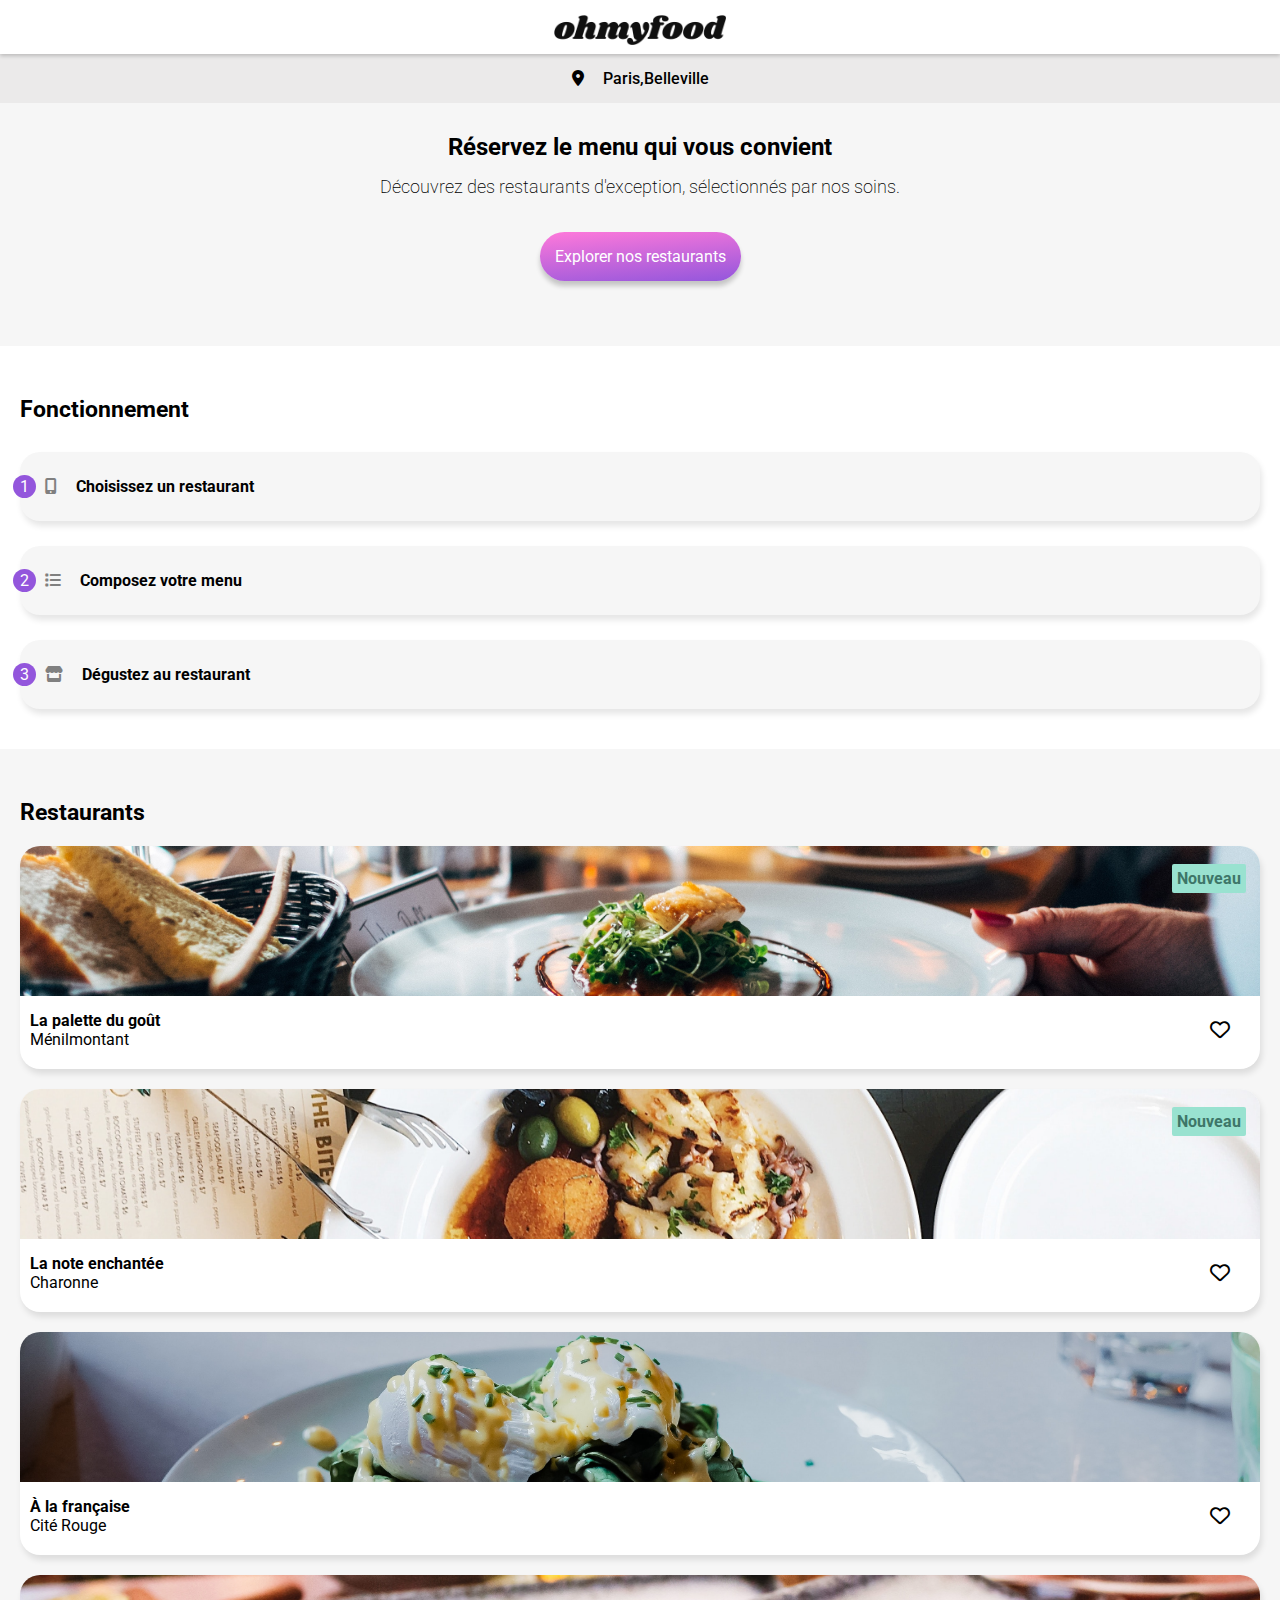
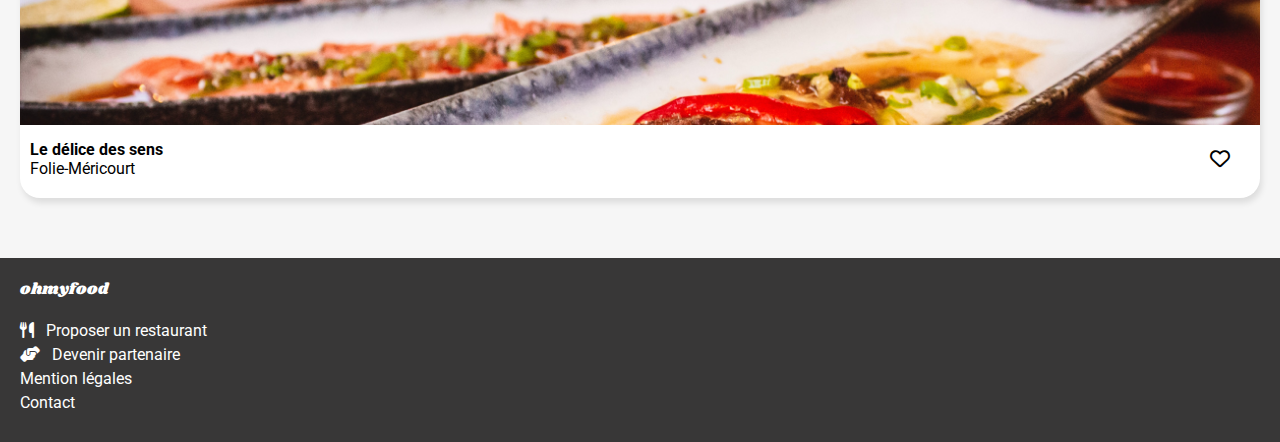
==== index.html @ 4c858615 "Initialisation du projet" ====
<!DOCTYPE html>
<html lang="fr">
  <head>
    <meta charset="UTF-8" />
    <link rel="stylesheet" href="css/main.css" />
    <link
      rel="stylesheet"
      href="https://cdnjs.cloudflare.com/ajax/libs/font-awesome/6.2.0/css/all.min.css"
    />
    <link rel="preconnect" href="https://fonts.googleapis.com">
    <link rel="preconnect" href="https://fonts.gstatic.com" crossorigin>
    <link href="https://fonts.googleapis.com/css2?family=Raleway:wght@900&family=Roboto:wght@300;400;500;700;900&display=swap" rel="stylesheet">  
    <link rel="preconnect" href="https://fonts.googleapis.com">
<link rel="preconnect" href="https://fonts.gstatic.com" crossorigin>
<link href="https://fonts.googleapis.com/css2?family=Shrikhand&family=Signika+Negative:wght@500&display=swap" rel="stylesheet">
    <meta name="viewport" content="width=device-width, initial-scale=1.0" />

    <title>OhMyFood</title>
  </head>

  <body>
    <header>
      <div class="headerContent">
        <div class="logo">
          <img src="css/images/logo/ohmyfood.png" alt="logo de OhMyFood" />
        </div>
    </div>
</header>

<main>
  <section>
    <div class="underHeader">
        <div class="location">
          <p><i class="fa fa-location-dot"></i> Paris,Belleville</p>
        </div>

        <div class="description background--grey">
          <h2>Réservez le menu qui vous convient</h2>
          <p>
            Découvrez des restaurants d'exception, sélectionnés par nos soins.
          </p>
          <div class="button1">
          <a href="#" class="buttonExplore">Explorer nos restaurants</a>
        </div>
        </div>
    </div>

  </section>
      
    
    <section>
      <div class="sectionContent1">
        <div class="titleFonctionnement">
          <h3>Fonctionnement</h3>
        </div>
        <nav class="fonctionnementList">
            
          <ul>
            <li>
                
              <a href="#"
                ><i class="fa-solid fa-mobile-screen-button"></i> Choisissez un
                restaurant</a
              >
            </li>
            <li>
              <a href="#"
                ><i class="fa-solid fa-list"></i> Composez votre menu</a
              >
            </li>
            <li>
              <a href="#"
                ><i class="fa-solid fa-store"></i> Dégustez au restaurant</a
              >
            </li>
          </ul>
        
        </nav>
      </div>
    </section>

    <section>
      <div class="sectionContent2 background--grey">
        <div class="titleRestaurants">
          <h3>Restaurants</h3>
        </div>

        <div class="restaurantList">
            
          <article class="card">
            <a href="#">
              <div class="imgCard1"></div>
              <span class="new">Nouveau</span>
              <div class="container">
                <div class="descriptionCard">
                <h4>La palette du goût</h4>
                <p>Ménilmontant</p>
            </div>
                <div class="heartIcon">
                    <i class="fa-regular fa-heart"></i>
                </div>
              </div>
            </a>
          </article>
        
       
          <article class="card">
             <a href="#">
              <div class="imgCard2"></div>
              <span class="new">Nouveau</span>
              
              <div class="container">
                <div class="descriptionCard">
                <h4>La note enchantée</h4>
                <p>Charonne</p>
            </div>
                <div class="heartIcon">
                    <i class="fa-regular fa-heart heart1"></i>
                </div>
              </div>
            </a>
          </article>
        
        
          <article class="card ">
            <a href="#">
              <div class="imgCard3"></div>

              <div class="container">
                <div class="descriptionCard">
                <h4>À la française</h4>
                <p>Cité Rouge</p>
            </div>
            <div class="heartIcon">
                <i class="fa-regular fa-heart"></i>
            </div>
              </div>
           </a>
          </article>
        
        
          <article class="card">
            <a href="#">
              <div class="imgCard4"></div>

              <div class="container">
                <div class="descriptionCard">
                <h4>Le délice des sens</h4>
                <p>Folie-Méricourt</p>
            </div>
                <div class="heartIcon">
                    <i class="fa-regular fa-heart"></i>
                </div>
              </div>
            </a>
          </article>
        
        </div>
      </div>
    </section>
</main>
    <footer>
        <div class="footerContent">
        <div class="logoFooter">
            <p>ohmyfood</p>
        </div>
        <div class="footerNav">
            <nav>
                <ul>
                    <li><a href="#"><i class="fa-solid fa-utensils"></i> Proposer un restaurant</a> </li>
                    <li><a href="#"><i class="fa-solid fa-handshake-angle"></i> Devenir partenaire</a> </li>
                    <li><a href="#">Mention légales</a> </li>
                    <li><a href="mailto:kelianhalleray@gmail.com">Contact</a> </li>
                </ul>

            </nav>
        </div>
    </div>
    </footer>
  </body>
</html>
---- css/main.css ----
*{margin:0;font-family:"Raleway",sans-serif;font-family:"Roboto",sans-serif}html{scroll-behavior:smooth}a{list-style-type:none;text-decoration:none;color:#000;padding-inline-start:0}ul{list-style-type:none;text-decoration:none;color:#000;padding-inline-start:0}header .headerContent{text-align:center}header .logo{box-shadow:0px 2px 4px rgba(0,0,0,0.2);position:relative}header .logo img{height:30px;padding-top:15px;padding-bottom:5px}main section .underHeader{display:flex;flex-direction:column;text-align:center}main section .background--grey{background-color:#f6f6f6}main section .location{background-color:#ebeaea;font-weight:500;padding-top:15px;padding-bottom:15px}main section .location i{margin-right:15px}main section .description{padding-top:30px;padding-bottom:80px}main section .description h2{padding-left:60px;padding-right:60px}main section .description p{font-weight:200;font-size:18px;margin-top:15px;padding-left:10px;padding-right:10px}main section .button1{margin-top:50px}main section .buttonExplore{background:linear-gradient(175deg, #ff79da, #9356dc);color:#fff;font-weight:400;padding:15px;border-radius:30px;box-shadow:0px 5px 5px rgba(0,0,0,0.2)}main section .sectionContent1{margin-right:20px;margin-left:20px}main section .sectionContent1{margin-top:50px}main section h3{font-size:23px;margin-bottom:4px}main section .fonctionnementList ul{counter-reset:compteListe}main section .fonctionnementList li{display:flex;align-items:center;position:relative}main section .fonctionnementList li::before{position:absolute;left:-7px;background-color:#9356dc;margin-top:25px;padding:2px 7px;border-radius:20px;color:#fff;counter-increment:compteListe 1;content:counter(compteListe) " "}main section .fonctionnementList a{width:100%;margin-top:25px;padding:25px;border-radius:20px;font-weight:bold;background-color:#f6f6f6;box-shadow:2px 5px 6px rgba(0,0,0,0.1)}main section .fonctionnementList i{color:gray;margin-right:15px}main section .fonctionnementList span{font-size:14px;padding:3px 7px;background-color:#9356dc;border-radius:15px;font-weight:400;color:#fff}main section .sectionContent2{margin-top:40px;padding-right:20px;padding-left:20px;padding-top:50px;padding-bottom:40px}main section .restaurantList{margin-top:20px;display:flex;flex-direction:column}main section .restaurantList .card{position:relative;background-color:#fff;border-radius:20px;padding-bottom:10px;margin-bottom:20px;box-shadow:2px 5px 6px rgba(0,0,0,0.1)}main section .imgCard1{width:100%;height:150px;box-sizing:border-box;background-size:cover;border-radius:20px 20px 0px 0px;background-position:center;background-image:url("images/restaurants/jay-wennington-N_Y88TWmGwA-unsplash.jpg")}main section .imgCard2{height:150px;width:100%;box-sizing:border-box;background-size:cover;border-radius:20px 20px 0px 0px;background-position:center;background-image:url("images/restaurants/stil-u2Lp8tXIcjw-unsplash.jpg")}main section .imgCard3{height:150px;box-sizing:border-box;background-size:cover;border-radius:20px 20px 0px 0px;background-position:center;background-image:url("images/restaurants/toa-heftiba-DQKerTsQwi0-unsplash.jpg")}main section .imgCard4{height:150px;box-sizing:border-box;background-size:cover;border-radius:20px 20px 0px 0px;background-position:center;background-image:url("images/restaurants/louis-hansel-shotsoflouis-qNBGVyOCY8Q-unsplash.jpg")}main section .card .new{position:absolute;right:14px;top:18px;border-radius:2px;background-color:#99e2d0;color:#3e7668;padding:5px;font-weight:bold}main section .card .container{display:flex;justify-content:space-between;align-items:center;padding-left:10px;padding-top:15px;padding-bottom:10px;padding-right:30px}main section .card .container i{font-size:20px}footer .footerContent{padding-top:20px;padding-bottom:30px;padding-right:20px;padding-left:20px;background-color:#383737}footer .footerContent li{margin-top:5px}footer .footerContent a{color:#fff}footer .footerContent i{margin-right:8px}footer .logoFooter p{font-family:"Shrikhand",cursive;color:#fff;margin-bottom:20px}
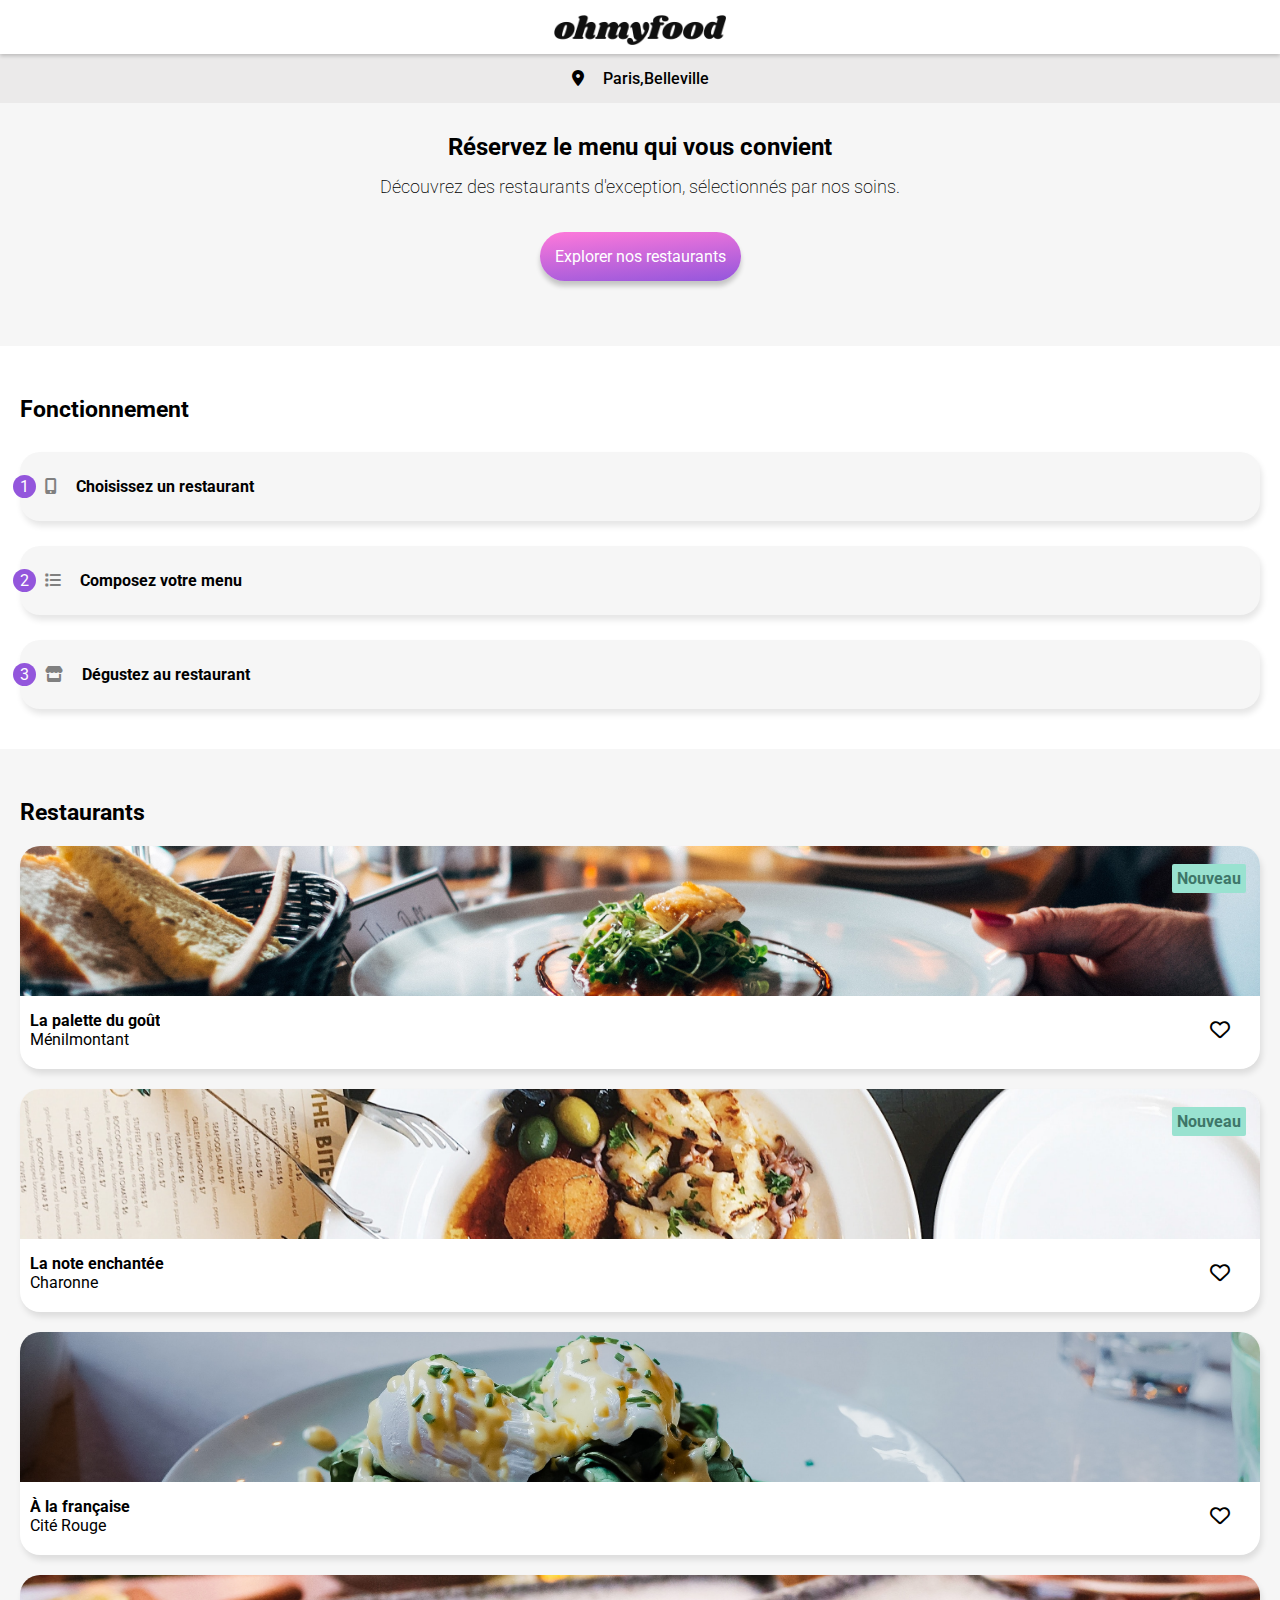
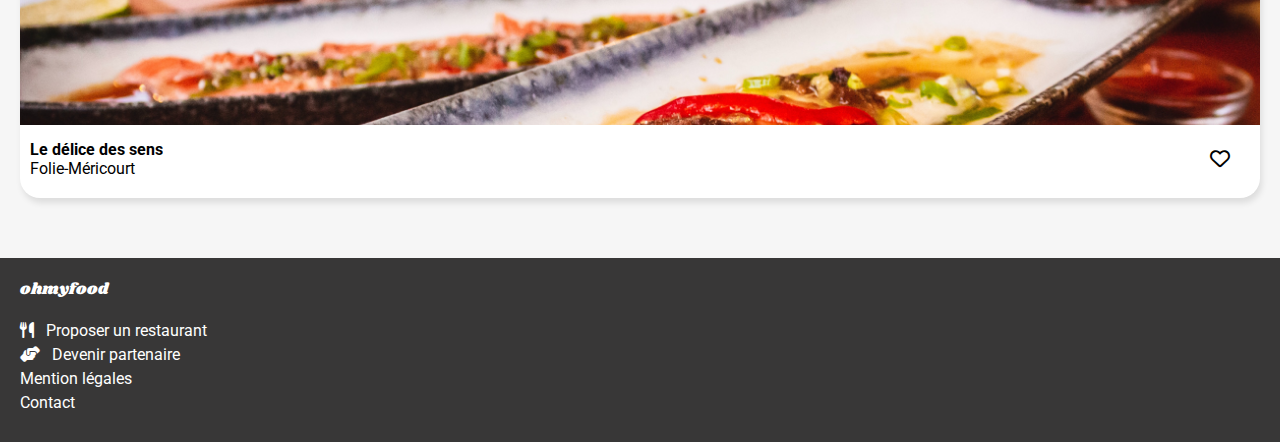
==== commit f6d04a98: "Ajout du scss, pour la création des différents menu" ====
--- a/index.html
+++ b/index.html
@@ -30,7 +30,7 @@
 <main>
   <section>
     <div class="underHeader">
-        <div class="location">
+      <div class="location">
           <p><i class="fa fa-location-dot"></i> Paris,Belleville</p>
         </div>
 
@@ -88,7 +88,7 @@
         <div class="restaurantList">
             
           <article class="card">
-            <a href="#">
+            <a href="menu1.html">
               <div class="imgCard1"></div>
               <span class="new">Nouveau</span>
               <div class="container">
--- a/css/main.css
+++ b/css/main.css
@@ -1 +1 @@
-*{margin:0;font-family:"Raleway",sans-serif;font-family:"Roboto",sans-serif}html{scroll-behavior:smooth}a{list-style-type:none;text-decoration:none;color:#000;padding-inline-start:0}ul{list-style-type:none;text-decoration:none;color:#000;padding-inline-start:0}header .headerContent{text-align:center}header .logo{box-shadow:0px 2px 4px rgba(0,0,0,0.2);position:relative}header .logo img{height:30px;padding-top:15px;padding-bottom:5px}main section .underHeader{display:flex;flex-direction:column;text-align:center}main section .background--grey{background-color:#f6f6f6}main section .location{background-color:#ebeaea;font-weight:500;padding-top:15px;padding-bottom:15px}main section .location i{margin-right:15px}main section .description{padding-top:30px;padding-bottom:80px}main section .description h2{padding-left:60px;padding-right:60px}main section .description p{font-weight:200;font-size:18px;margin-top:15px;padding-left:10px;padding-right:10px}main section .button1{margin-top:50px}main section .buttonExplore{background:linear-gradient(175deg, #ff79da, #9356dc);color:#fff;font-weight:400;padding:15px;border-radius:30px;box-shadow:0px 5px 5px rgba(0,0,0,0.2)}main section .sectionContent1{margin-right:20px;margin-left:20px}main section .sectionContent1{margin-top:50px}main section h3{font-size:23px;margin-bottom:4px}main section .fonctionnementList ul{counter-reset:compteListe}main section .fonctionnementList li{display:flex;align-items:center;position:relative}main section .fonctionnementList li::before{position:absolute;left:-7px;background-color:#9356dc;margin-top:25px;padding:2px 7px;border-radius:20px;color:#fff;counter-increment:compteListe 1;content:counter(compteListe) " "}main section .fonctionnementList a{width:100%;margin-top:25px;padding:25px;border-radius:20px;font-weight:bold;background-color:#f6f6f6;box-shadow:2px 5px 6px rgba(0,0,0,0.1)}main section .fonctionnementList i{color:gray;margin-right:15px}main section .fonctionnementList span{font-size:14px;padding:3px 7px;background-color:#9356dc;border-radius:15px;font-weight:400;color:#fff}main section .sectionContent2{margin-top:40px;padding-right:20px;padding-left:20px;padding-top:50px;padding-bottom:40px}main section .restaurantList{margin-top:20px;display:flex;flex-direction:column}main section .restaurantList .card{position:relative;background-color:#fff;border-radius:20px;padding-bottom:10px;margin-bottom:20px;box-shadow:2px 5px 6px rgba(0,0,0,0.1)}main section .imgCard1{width:100%;height:150px;box-sizing:border-box;background-size:cover;border-radius:20px 20px 0px 0px;background-position:center;background-image:url("images/restaurants/jay-wennington-N_Y88TWmGwA-unsplash.jpg")}main section .imgCard2{height:150px;width:100%;box-sizing:border-box;background-size:cover;border-radius:20px 20px 0px 0px;background-position:center;background-image:url("images/restaurants/stil-u2Lp8tXIcjw-unsplash.jpg")}main section .imgCard3{height:150px;box-sizing:border-box;background-size:cover;border-radius:20px 20px 0px 0px;background-position:center;background-image:url("images/restaurants/toa-heftiba-DQKerTsQwi0-unsplash.jpg")}main section .imgCard4{height:150px;box-sizing:border-box;background-size:cover;border-radius:20px 20px 0px 0px;background-position:center;background-image:url("images/restaurants/louis-hansel-shotsoflouis-qNBGVyOCY8Q-unsplash.jpg")}main section .card .new{position:absolute;right:14px;top:18px;border-radius:2px;background-color:#99e2d0;color:#3e7668;padding:5px;font-weight:bold}main section .card .container{display:flex;justify-content:space-between;align-items:center;padding-left:10px;padding-top:15px;padding-bottom:10px;padding-right:30px}main section .card .container i{font-size:20px}footer .footerContent{padding-top:20px;padding-bottom:30px;padding-right:20px;padding-left:20px;background-color:#383737}footer .footerContent li{margin-top:5px}footer .footerContent a{color:#fff}footer .footerContent i{margin-right:8px}footer .logoFooter p{font-family:"Shrikhand",cursive;color:#fff;margin-bottom:20px}
+*{margin:0;font-family:"Raleway",sans-serif;font-family:"Roboto",sans-serif}html{scroll-behavior:smooth}a{list-style-type:none;text-decoration:none;color:#000;padding-inline-start:0}ul{list-style-type:none;text-decoration:none;color:#000;padding-inline-start:0}header{box-shadow:0px 2px 4px rgba(0,0,0,0.2);position:relative}header .headerContent{text-align:center}header img{height:30px;padding-top:15px;padding-bottom:5px}main section .underHeader{display:flex;flex-direction:column;text-align:center}main section .background--grey{background-color:#f6f6f6}main section .location{background-color:#ebeaea;font-weight:500;padding-top:15px;padding-bottom:15px}main section .location i{margin-right:15px}main section .description{padding-top:30px;padding-bottom:80px}main section .description h2{padding-left:60px;padding-right:60px}main section .description p{font-weight:200;font-size:18px;margin-top:15px;padding-left:10px;padding-right:10px}main section .button1{margin-top:50px}main section .buttonExplore{background:linear-gradient(175deg, #ff79da, #9356dc);color:#fff;font-weight:400;padding:15px;border-radius:30px;box-shadow:0px 5px 5px rgba(0,0,0,0.2)}main section .sectionContent1{margin-right:20px;margin-left:20px}main section .sectionContent1{margin-top:50px}main section h3{font-size:23px;margin-bottom:4px}main section .fonctionnementList ul{counter-reset:compteListe}main section .fonctionnementList li{display:flex;align-items:center;position:relative}main section .fonctionnementList li::before{position:absolute;left:-7px;background-color:#9356dc;margin-top:25px;padding:2px 7px;border-radius:20px;color:#fff;counter-increment:compteListe 1;content:counter(compteListe) " "}main section .fonctionnementList a{width:100%;margin-top:25px;padding:25px;border-radius:20px;font-weight:bold;background-color:#f6f6f6;box-shadow:2px 5px 6px rgba(0,0,0,0.1)}main section .fonctionnementList i{color:gray;margin-right:15px}main section .fonctionnementList span{font-size:14px;padding:3px 7px;background-color:#9356dc;border-radius:15px;font-weight:400;color:#fff}main section .sectionContent2{margin-top:40px;padding-right:20px;padding-left:20px;padding-top:50px;padding-bottom:40px}main section .restaurantList{margin-top:20px;display:flex;flex-direction:column}main section .restaurantList .card{position:relative;background-color:#fff;border-radius:20px;padding-bottom:10px;margin-bottom:20px;box-shadow:2px 5px 6px rgba(0,0,0,0.1)}main section .imgCard1{width:100%;height:150px;box-sizing:border-box;background-size:cover;border-radius:20px 20px 0px 0px;background-position:center;background-image:url("images/restaurants/jay-wennington-N_Y88TWmGwA-unsplash.jpg")}main section .imgCard2{height:150px;width:100%;box-sizing:border-box;background-size:cover;border-radius:20px 20px 0px 0px;background-position:center;background-image:url("images/restaurants/stil-u2Lp8tXIcjw-unsplash.jpg")}main section .imgCard3{height:150px;box-sizing:border-box;background-size:cover;border-radius:20px 20px 0px 0px;background-position:center;background-image:url("images/restaurants/toa-heftiba-DQKerTsQwi0-unsplash.jpg")}main section .imgCard4{height:150px;box-sizing:border-box;background-size:cover;border-radius:20px 20px 0px 0px;background-position:center;background-image:url("images/restaurants/louis-hansel-shotsoflouis-qNBGVyOCY8Q-unsplash.jpg")}main section .card .new{position:absolute;right:14px;top:18px;border-radius:2px;background-color:#99e2d0;color:#3e7668;padding:5px;font-weight:bold}main section .card .container{display:flex;justify-content:space-between;align-items:center;padding-left:10px;padding-top:15px;padding-bottom:10px;padding-right:30px}main section .card .container i{font-size:20px}footer .footerContent{padding-top:20px;padding-bottom:30px;padding-right:20px;padding-left:20px;background-color:#383737}footer .footerContent li{margin-top:5px}footer .footerContent a{color:#fff}footer .footerContent i{margin-right:8px}footer .logoFooter p{font-family:"Shrikhand",cursive;color:#fff;margin-bottom:20px}h6{font-weight:500;font-size:30px;font-family:"Shrikhand",cursive}h5{font-weight:400;text-transform:uppercase;font-size:15px !important}header .headerMenu{display:flex;flex-direction:row;align-items:center}header .headerMenu .logo{width:100%;text-align:center}header .headerMenu .iconBack{margin-left:25px;position:absolute;font-size:18px}.sectionBackgroundMenu1{background-image:url("images/restaurants/jay-wennington-N_Y88TWmGwA-unsplash.jpg");height:250px;background-size:cover;background-position:center}section .header__section{padding:20px;padding-top:30px;padding-bottom:30px;border-radius:50px 50px 0px 0px;background-color:#f6f6f6}section .header__section .titleMenu1{display:flex;align-items:center;justify-content:space-between}section .header__section .titleMenu1 .goback__icon{font-size:25px}section .firstMenu{border-bottom:3px solid #99e2d0;width:40px;margin-bottom:10px}section .firstMenu h5{margin-bottom:5px}section .card__menu{background-color:#fff;margin-bottom:10px;padding:10px;border-radius:15px;box-shadow:2px 2px 6px rgba(0,0,0,0.1)}section .container h4{white-space:nowrap;overflow:hidden;text-overflow:ellipsis}section .menu__description{display:flex;justify-content:space-between}section .menu__description .menutext__wrap{margin-top:3px;font-size:14px;white-space:nowrap;overflow:hidden;text-overflow:ellipsis}section .menu__description .menu__price{font-weight:bold;padding-left:15px;margin-right:10px}main .button2{text-align:center;margin-top:20px;margin-bottom:45px}main .buttonCommand{background:linear-gradient(175deg, #ff79da, #9356dc);color:#fff;font-weight:400;padding:15px 50px;border-radius:30px;box-shadow:0px 5px 5px rgba(0,0,0,0.2)}.menu{padding-bottom:30px}.threeMenu{background-color:#f6f6f6;padding:20px;padding-top:0px}
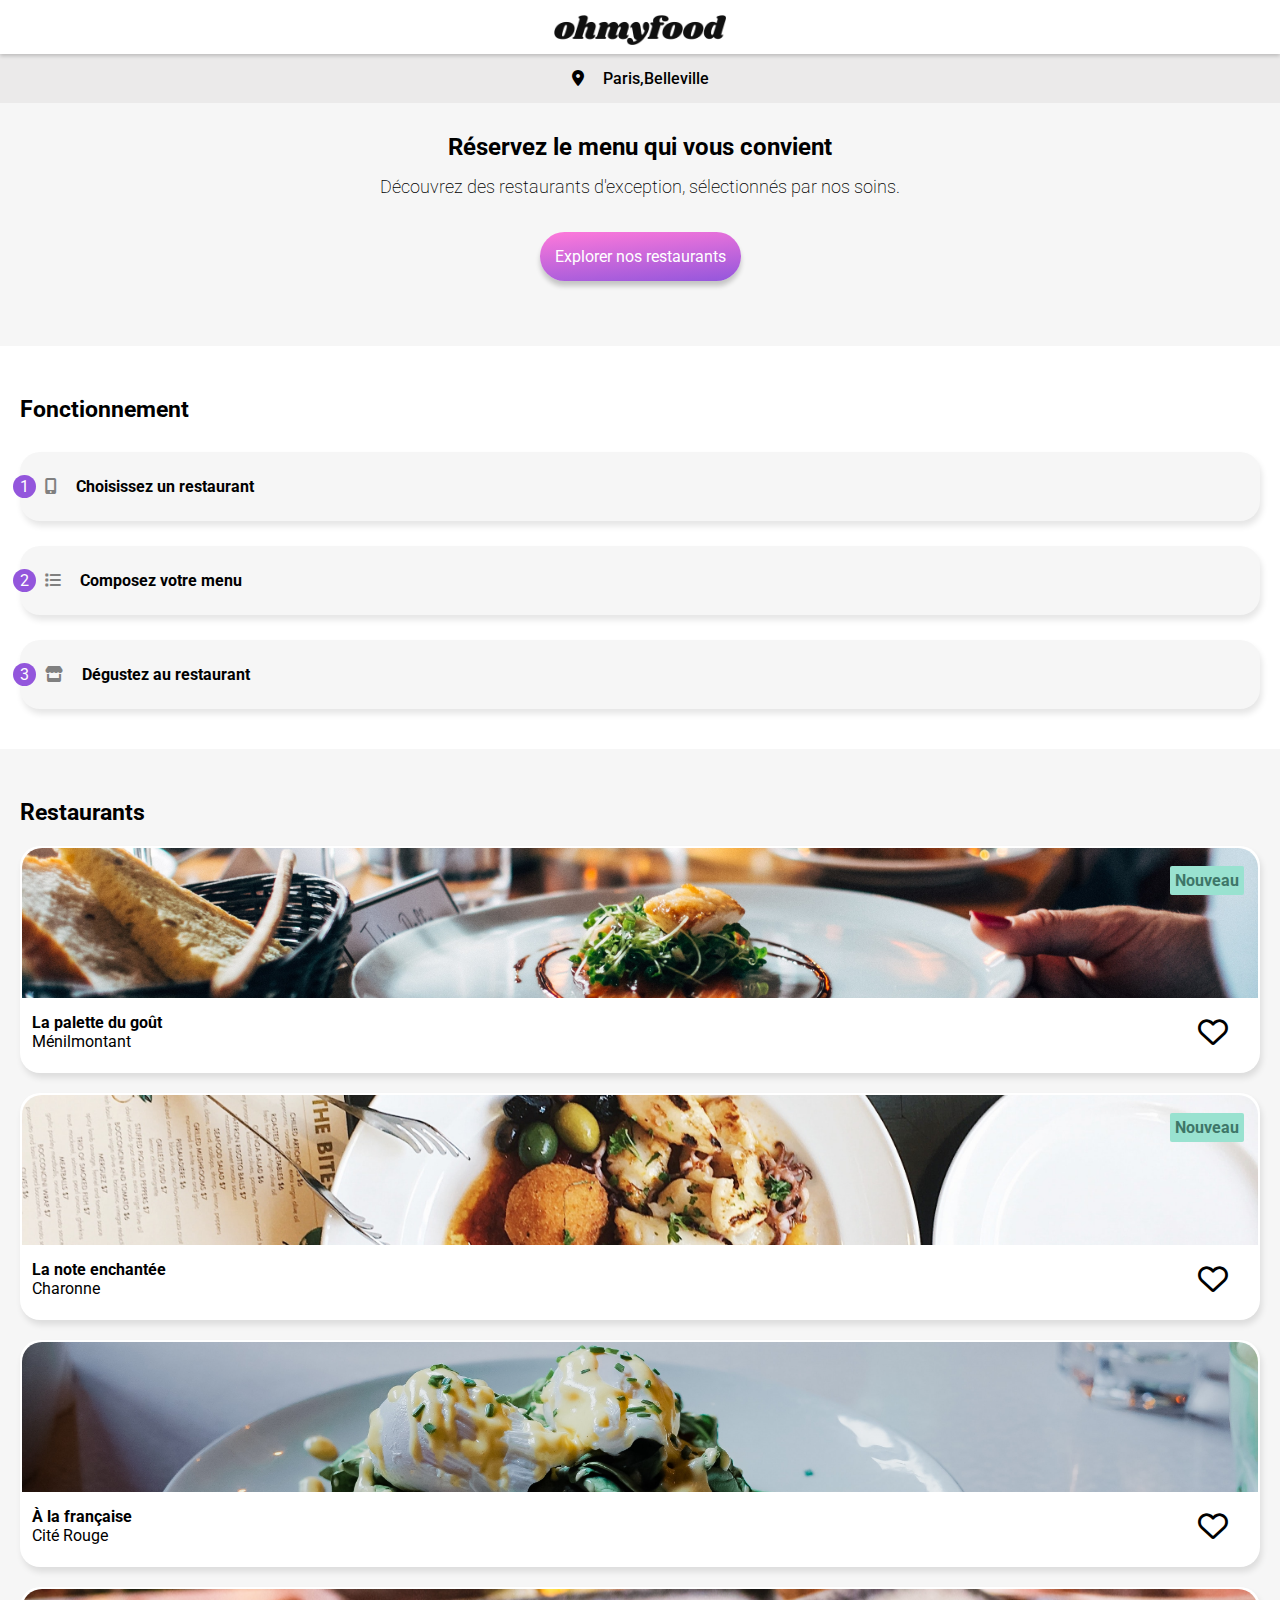
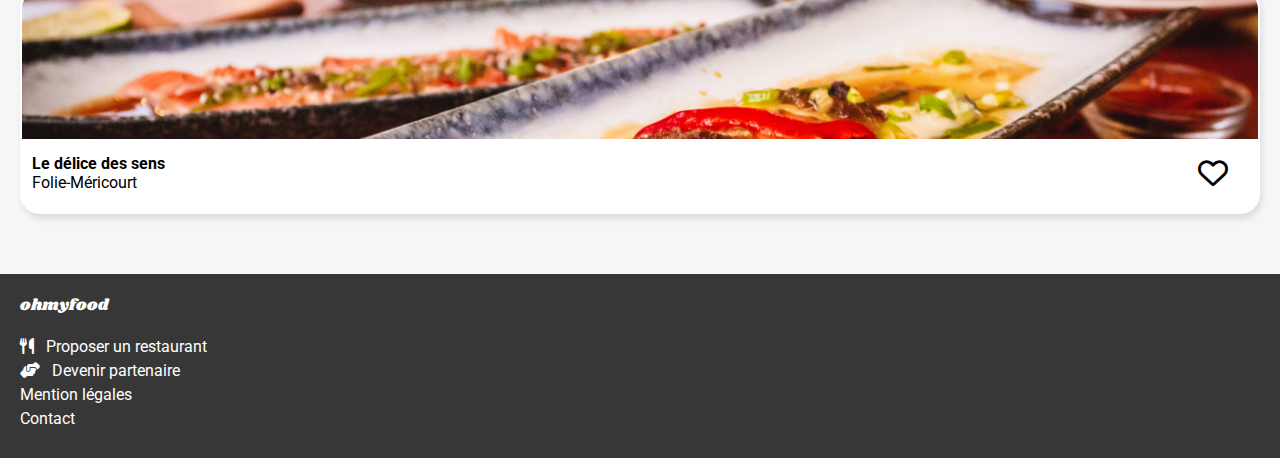
==== commit e907d834: "Ajout des différentes animations" ====
--- a/index.html
+++ b/index.html
@@ -18,7 +18,21 @@
     <title>OhMyFood</title>
   </head>
 
-  <body>
+  <body class="ensembleIndex">
+
+
+    <div class="loader">
+      <span>o</span>
+      <span>h</span>
+      <span>m</span>
+      <span>y</span>
+      <span>f</span>
+      <span>o</span>
+      <span>o</span>
+      <span>d</span>
+    </div>
+
+
     <header>
       <div class="headerContent">
         <div class="logo">
@@ -86,7 +100,7 @@
         </div>
 
         <div class="restaurantList">
-            
+           
           <article class="card">
             <a href="menu1.html">
               <div class="imgCard1"></div>
@@ -97,15 +111,17 @@
                 <p>Ménilmontant</p>
             </div>
                 <div class="heartIcon">
-                    <i class="fa-regular fa-heart"></i>
+                  <i class="fa-regular fa-heart"></i>
+                  <i class="fa-solid fa-heart"></i> 
                 </div>
               </div>
             </a>
           </article>
         
-       
+        
+        
           <article class="card">
-             <a href="#">
+             <a href="menu2.html">
               <div class="imgCard2"></div>
               <span class="new">Nouveau</span>
               
@@ -115,15 +131,17 @@
                 <p>Charonne</p>
             </div>
                 <div class="heartIcon">
-                    <i class="fa-regular fa-heart heart1"></i>
+                  <i class="fa-regular fa-heart"></i>
+                  <i class="fa-solid fa-heart"></i>      
                 </div>
               </div>
-            </a>
-          </article>
+             </a>
+          </article>
+       
         
         
           <article class="card ">
-            <a href="#">
+            <a href="menu3.html">
               <div class="imgCard3"></div>
 
               <div class="container">
@@ -133,14 +151,16 @@
             </div>
             <div class="heartIcon">
                 <i class="fa-regular fa-heart"></i>
-            </div>
-              </div>
-           </a>
-          </article>
+                <i class="fa-solid fa-heart"></i> 
+            </div>
+              </div>
+            </a>
+          </article>
+        
         
         
           <article class="card">
-            <a href="#">
+            <a href="menu4.html">
               <div class="imgCard4"></div>
 
               <div class="container">
@@ -149,11 +169,12 @@
                 <p>Folie-Méricourt</p>
             </div>
                 <div class="heartIcon">
-                    <i class="fa-regular fa-heart"></i>
+                  <i class="fa-regular fa-heart"></i>
+                  <i class="fa-solid fa-heart"></i> 
                 </div>
               </div>
-            </a>
-          </article>
+          </article>
+        
         
         </div>
       </div>
--- a/css/main.css
+++ b/css/main.css
@@ -1 +1 @@
-*{margin:0;font-family:"Raleway",sans-serif;font-family:"Roboto",sans-serif}html{scroll-behavior:smooth}a{list-style-type:none;text-decoration:none;color:#000;padding-inline-start:0}ul{list-style-type:none;text-decoration:none;color:#000;padding-inline-start:0}header{box-shadow:0px 2px 4px rgba(0,0,0,0.2);position:relative}header .headerContent{text-align:center}header img{height:30px;padding-top:15px;padding-bottom:5px}main section .underHeader{display:flex;flex-direction:column;text-align:center}main section .background--grey{background-color:#f6f6f6}main section .location{background-color:#ebeaea;font-weight:500;padding-top:15px;padding-bottom:15px}main section .location i{margin-right:15px}main section .description{padding-top:30px;padding-bottom:80px}main section .description h2{padding-left:60px;padding-right:60px}main section .description p{font-weight:200;font-size:18px;margin-top:15px;padding-left:10px;padding-right:10px}main section .button1{margin-top:50px}main section .buttonExplore{background:linear-gradient(175deg, #ff79da, #9356dc);color:#fff;font-weight:400;padding:15px;border-radius:30px;box-shadow:0px 5px 5px rgba(0,0,0,0.2)}main section .sectionContent1{margin-right:20px;margin-left:20px}main section .sectionContent1{margin-top:50px}main section h3{font-size:23px;margin-bottom:4px}main section .fonctionnementList ul{counter-reset:compteListe}main section .fonctionnementList li{display:flex;align-items:center;position:relative}main section .fonctionnementList li::before{position:absolute;left:-7px;background-color:#9356dc;margin-top:25px;padding:2px 7px;border-radius:20px;color:#fff;counter-increment:compteListe 1;content:counter(compteListe) " "}main section .fonctionnementList a{width:100%;margin-top:25px;padding:25px;border-radius:20px;font-weight:bold;background-color:#f6f6f6;box-shadow:2px 5px 6px rgba(0,0,0,0.1)}main section .fonctionnementList i{color:gray;margin-right:15px}main section .fonctionnementList span{font-size:14px;padding:3px 7px;background-color:#9356dc;border-radius:15px;font-weight:400;color:#fff}main section .sectionContent2{margin-top:40px;padding-right:20px;padding-left:20px;padding-top:50px;padding-bottom:40px}main section .restaurantList{margin-top:20px;display:flex;flex-direction:column}main section .restaurantList .card{position:relative;background-color:#fff;border-radius:20px;padding-bottom:10px;margin-bottom:20px;box-shadow:2px 5px 6px rgba(0,0,0,0.1)}main section .imgCard1{width:100%;height:150px;box-sizing:border-box;background-size:cover;border-radius:20px 20px 0px 0px;background-position:center;background-image:url("images/restaurants/jay-wennington-N_Y88TWmGwA-unsplash.jpg")}main section .imgCard2{height:150px;width:100%;box-sizing:border-box;background-size:cover;border-radius:20px 20px 0px 0px;background-position:center;background-image:url("images/restaurants/stil-u2Lp8tXIcjw-unsplash.jpg")}main section .imgCard3{height:150px;box-sizing:border-box;background-size:cover;border-radius:20px 20px 0px 0px;background-position:center;background-image:url("images/restaurants/toa-heftiba-DQKerTsQwi0-unsplash.jpg")}main section .imgCard4{height:150px;box-sizing:border-box;background-size:cover;border-radius:20px 20px 0px 0px;background-position:center;background-image:url("images/restaurants/louis-hansel-shotsoflouis-qNBGVyOCY8Q-unsplash.jpg")}main section .card .new{position:absolute;right:14px;top:18px;border-radius:2px;background-color:#99e2d0;color:#3e7668;padding:5px;font-weight:bold}main section .card .container{display:flex;justify-content:space-between;align-items:center;padding-left:10px;padding-top:15px;padding-bottom:10px;padding-right:30px}main section .card .container i{font-size:20px}footer .footerContent{padding-top:20px;padding-bottom:30px;padding-right:20px;padding-left:20px;background-color:#383737}footer .footerContent li{margin-top:5px}footer .footerContent a{color:#fff}footer .footerContent i{margin-right:8px}footer .logoFooter p{font-family:"Shrikhand",cursive;color:#fff;margin-bottom:20px}h6{font-weight:500;font-size:30px;font-family:"Shrikhand",cursive}h5{font-weight:400;text-transform:uppercase;font-size:15px !important}header .headerMenu{display:flex;flex-direction:row;align-items:center}header .headerMenu .logo{width:100%;text-align:center}header .headerMenu .iconBack{margin-left:25px;position:absolute;font-size:18px}.sectionBackgroundMenu1{background-image:url("images/restaurants/jay-wennington-N_Y88TWmGwA-unsplash.jpg");height:250px;background-size:cover;background-position:center}section .header__section{padding:20px;padding-top:30px;padding-bottom:30px;border-radius:50px 50px 0px 0px;background-color:#f6f6f6}section .header__section .titleMenu1{display:flex;align-items:center;justify-content:space-between}section .header__section .titleMenu1 .goback__icon{font-size:25px}section .firstMenu{border-bottom:3px solid #99e2d0;width:40px;margin-bottom:10px}section .firstMenu h5{margin-bottom:5px}section .card__menu{background-color:#fff;margin-bottom:10px;padding:10px;border-radius:15px;box-shadow:2px 2px 6px rgba(0,0,0,0.1)}section .container h4{white-space:nowrap;overflow:hidden;text-overflow:ellipsis}section .menu__description{display:flex;justify-content:space-between}section .menu__description .menutext__wrap{margin-top:3px;font-size:14px;white-space:nowrap;overflow:hidden;text-overflow:ellipsis}section .menu__description .menu__price{font-weight:bold;padding-left:15px;margin-right:10px}main .button2{text-align:center;margin-top:20px;margin-bottom:45px}main .buttonCommand{background:linear-gradient(175deg, #ff79da, #9356dc);color:#fff;font-weight:400;padding:15px 50px;border-radius:30px;box-shadow:0px 5px 5px rgba(0,0,0,0.2)}.menu{padding-bottom:30px}.threeMenu{background-color:#f6f6f6;padding:20px;padding-top:0px}
+*{margin:0;font-family:"Raleway",sans-serif;font-family:"Roboto",sans-serif}html{scroll-behavior:smooth}a{list-style-type:none;text-decoration:none;color:#000;padding-inline-start:0}ul{list-style-type:none;text-decoration:none;color:#000;padding-inline-start:0}.heartIcon i{font-size:30px}.heartIcon .fa-regular{position:absolute}.heartIcon .fa-solid{opacity:0;position:relative;color:transparent;background-image:linear-gradient(175deg, #ff79da, #9356dc);-webkit-background-clip:text;background-clip:text}header{box-shadow:0px 2px 4px rgba(0,0,0,0.2);position:relative}header .headerContent{text-align:center}header img{height:30px;padding-top:15px;padding-bottom:5px}main section .underHeader{display:flex;flex-direction:column;text-align:center}main section .background--grey{background-color:#f6f6f6}main section .location{background-color:#ebeaea;font-weight:500;padding-top:15px;padding-bottom:15px}main section .location i{margin-right:15px}main section .description{padding-top:30px;padding-bottom:80px}main section .description h2{padding-left:60px;padding-right:60px}main section .description p{font-weight:200;font-size:18px;margin-top:15px;padding-left:10px;padding-right:10px}main section .button1{margin-top:50px}main section .buttonExplore{background:linear-gradient(175deg, #ff79da, #9356dc);color:#fff;font-weight:400;padding:15px;border-radius:30px;box-shadow:0px 5px 5px rgba(0,0,0,0.2)}main section .sectionContent1{margin-right:20px;margin-left:20px}main section .sectionContent1{margin-top:50px}main section h3{font-size:23px;margin-bottom:4px}main section .fonctionnementList ul{counter-reset:compteListe}main section .fonctionnementList li{display:flex;align-items:center;position:relative}main section .fonctionnementList li::before{position:absolute;left:-7px;background-color:#9356dc;margin-top:25px;padding:2px 7px;border-radius:20px;color:#fff;counter-increment:compteListe 1;content:counter(compteListe) " "}main section .fonctionnementList a{width:100%;margin-top:25px;padding:25px;border-radius:20px;font-weight:bold;background-color:#f6f6f6;box-shadow:2px 5px 6px rgba(0,0,0,0.1)}main section .fonctionnementList i{color:gray;margin-right:15px}main section .fonctionnementList span{font-size:14px;padding:3px 7px;background-color:#9356dc;border-radius:15px;font-weight:400;color:#fff}main section .sectionContent2{margin-top:40px;padding-right:20px;padding-left:20px;padding-top:50px;padding-bottom:40px}main section .restaurantList{margin-top:20px;display:flex;flex-direction:column}main section .restaurantList .card{position:relative;background-color:#fff;border-radius:20px;padding-bottom:10px;margin-bottom:20px;box-shadow:2px 5px 6px rgba(0,0,0,0.1)}main section .imgCard1{width:100%;height:150px;box-sizing:border-box;background-size:cover;border-radius:20px 20px 0px 0px;background-position:center;background-image:url("images/restaurants/jay-wennington-N_Y88TWmGwA-unsplash.jpg")}main section .imgCard2{height:150px;width:100%;box-sizing:border-box;background-size:cover;border-radius:20px 20px 0px 0px;background-position:center;background-image:url("images/restaurants/stil-u2Lp8tXIcjw-unsplash.jpg")}main section .imgCard3{height:150px;box-sizing:border-box;background-size:cover;border-radius:20px 20px 0px 0px;background-position:center;background-image:url("images/restaurants/toa-heftiba-DQKerTsQwi0-unsplash.jpg")}main section .imgCard4{height:150px;box-sizing:border-box;background-size:cover;border-radius:20px 20px 0px 0px;background-position:center;background-image:url("images/restaurants/louis-hansel-shotsoflouis-qNBGVyOCY8Q-unsplash.jpg")}main section .card .new{position:absolute;right:14px;top:18px;border-radius:2px;background-color:#99e2d0;color:#3e7668;padding:5px;font-weight:bold}main section .card .container{display:flex;justify-content:space-between;align-items:center;padding-left:10px;padding-top:15px;padding-bottom:10px;padding-right:30px}footer .footerContent{padding-top:20px;padding-bottom:30px;padding-right:20px;padding-left:20px;background-color:#383737}footer .footerContent li{margin-top:5px}footer .footerContent a{color:#fff}footer .footerContent i{margin-right:8px}footer .logoFooter p{font-family:"Shrikhand",cursive;color:#fff;margin-bottom:20px}h6{font-weight:500;font-size:30px;font-family:"Shrikhand",cursive}h5{font-weight:400;text-transform:uppercase;font-size:15px !important}header .headerMenu{display:flex;flex-direction:row;align-items:center}header .headerMenu .logo{width:100%;text-align:center}header .headerMenu .iconBack{margin-left:25px;position:absolute;font-size:18px}.sectionBackgroundMenu1{background-image:url("images/restaurants/jay-wennington-N_Y88TWmGwA-unsplash.jpg");height:250px;background-size:cover;background-position:center}.sectionBackgroundMenu2{background-image:url("images/restaurants/stil-u2Lp8tXIcjw-unsplash.jpg");height:250px;background-size:cover;background-position:center}.sectionBackgroundMenu3{background-image:url("images/restaurants/toa-heftiba-DQKerTsQwi0-unsplash.jpg");height:250px;background-size:cover;background-position:center}.sectionBackgroundMenu4{background-image:url("images/restaurants/louis-hansel-shotsoflouis-qNBGVyOCY8Q-unsplash.jpg");height:250px;background-size:cover;background-position:center}section .header__section{padding:20px;padding-top:30px;padding-bottom:30px;border-radius:35px 35px 0px 0px;background-color:#f6f6f6}section .header__section .titleMenu1{display:flex;align-items:center;justify-content:space-between}section .firstMenu{border-bottom:3px solid #99e2d0;width:40px;margin-bottom:10px}section .firstMenu h5{margin-bottom:5px}section .card__menu{background-color:#fff;margin-bottom:15px;padding-left:5px;display:flex;justify-content:space-between;overflow:hidden;text-overflow:ellipsis;white-space:nowrap;border-radius:15px;opacity:0;box-shadow:2px 2px 6px rgba(0,0,0,0.1)}section .menu__price{font-weight:bold;padding-left:15px}.check{background-color:#99e2d0;border-radius:0px 15px 15px 0px;color:#fff;font-size:30px;padding-top:20px;padding-bottom:20px;text-align:center;white-space:nowrap;width:0}.check i{transform:rotate(-360deg)}.container2{padding:20px;width:100%;display:flex;justify-content:space-between;align-items:flex-end;white-space:nowrap;overflow:hidden;text-overflow:ellipsis}.container2 h4{white-space:nowrap;overflow:hidden;text-overflow:ellipsis}.container2 .menu__description{white-space:nowrap;overflow:hidden;text-overflow:ellipsis}.container2 .menu__description .menutext__wrap{margin-top:3px;font-size:14px;white-space:nowrap;overflow:hidden;text-overflow:ellipsis}.all{position:absolute;width:100%;top:270px}.all .button2{text-align:center;margin-top:20px;margin-bottom:45px}.all .buttonCommand{background:linear-gradient(175deg, #ff79da, #9356dc);color:#fff;font-weight:400;padding:15px 50px;border-radius:30px;box-shadow:0px 5px 5px rgba(0,0,0,0.2)}.menu{padding-bottom:30px}.threeMenu{background-color:#f6f6f6;padding:20px;padding-top:0px}.loader{text-align:center;width:100%;background-color:rgba(0,0,0,0.5);opacity:0;height:100%;padding-top:22em;z-index:2;animation:backgroundAppear 5s ease-in;animation-iteration-count:1;animation-fill-mode:both;position:absolute}.loader span{font-size:30px;font-family:"Shrikhand",cursive;display:inline-block;opacity:0;animation:loadingPage 0.3s alternate;animation-iteration-count:10}.loader span:nth-child(1){color:#99e2d0;animation-delay:0.1s}.loader span:nth-child(2){color:#383737;animation-delay:0.2s}.loader span:nth-child(3){color:#ff79da;animation-delay:0.3s}.loader span:nth-child(4){color:#383737;animation-delay:0.4s}.loader span:nth-child(5){color:#99e2d0;animation-delay:0.5s}.loader span:nth-child(6){color:#ff79da;animation-delay:0.6s}.loader span:nth-child(7){color:#383737;animation-delay:0.7s}.loader span:nth-child(8){color:#99e2d0;animation-delay:0.8s}@keyframes backgroundAppear{0%{opacity:1;position:fixed}50%{opacity:1;position:fixed}60%{opacity:0;position:fixed}75%{opacity:0;position:absolute}100%{opacity:0;position:absolute;z-index:-1}}@keyframes loadingPage{0%{opacity:1;transform:translateY(0px)}100%{opacity:1;transform:translateY(-10px)}}@keyframes fadeIn{0%{opacity:0;transform:translateY(15px)}100%{opacity:1;transform:translateY(0px)}}.card__menu{animation:fadeIn 1.5s alternate;animation-fill-mode:both}.threeMenu a{opacity:0;transition:all 200ms;animation:fadeIn 1s alternate;animation-fill-mode:both}.threeMenu a:nth-child(1){animation-delay:200ms}.threeMenu a:nth-child(2){animation-delay:400ms}.threeMenu a:nth-child(3){animation-delay:600ms}.threeMenu a:nth-child(4){animation-delay:800ms}.button1{transition:all 0.2s}.button1:hover{transform:scale(1.1)}.button2{transition:all 0.2s}.button2:hover{transform:scale(1.1)}.fonctionnementList a{transition:all 0.2s}.fonctionnementList a:hover{background-color:rgba(147,86,220,0.15)}.fonctionnementList a:hover i{color:#9356dc}.sectionContent2 .card{border:2px solid transparent;transition:all 0.2s}.sectionContent2 .card h4{transition:all 0.2s}.sectionContent2 .card:hover h4{color:#9356dc}.sectionContent2 .card:hover{border:2px solid #9356dc}footer a{transition:all 0.2s}footer a:hover{color:#ff79da}.iconBack a{transition:all 0.2s}.iconBack a:hover{font-size:25px}.card__menu .check{transition:all 0.8s}.card__menu .check i{transition:all 0.8s}.card__menu:hover .check{width:50px;padding-left:20px;padding-right:20px}.card__menu:hover .check i{transform:rotate(0deg)}.fa-solid{transition:all 0.2s}.fa-solid:hover{opacity:1 !important}
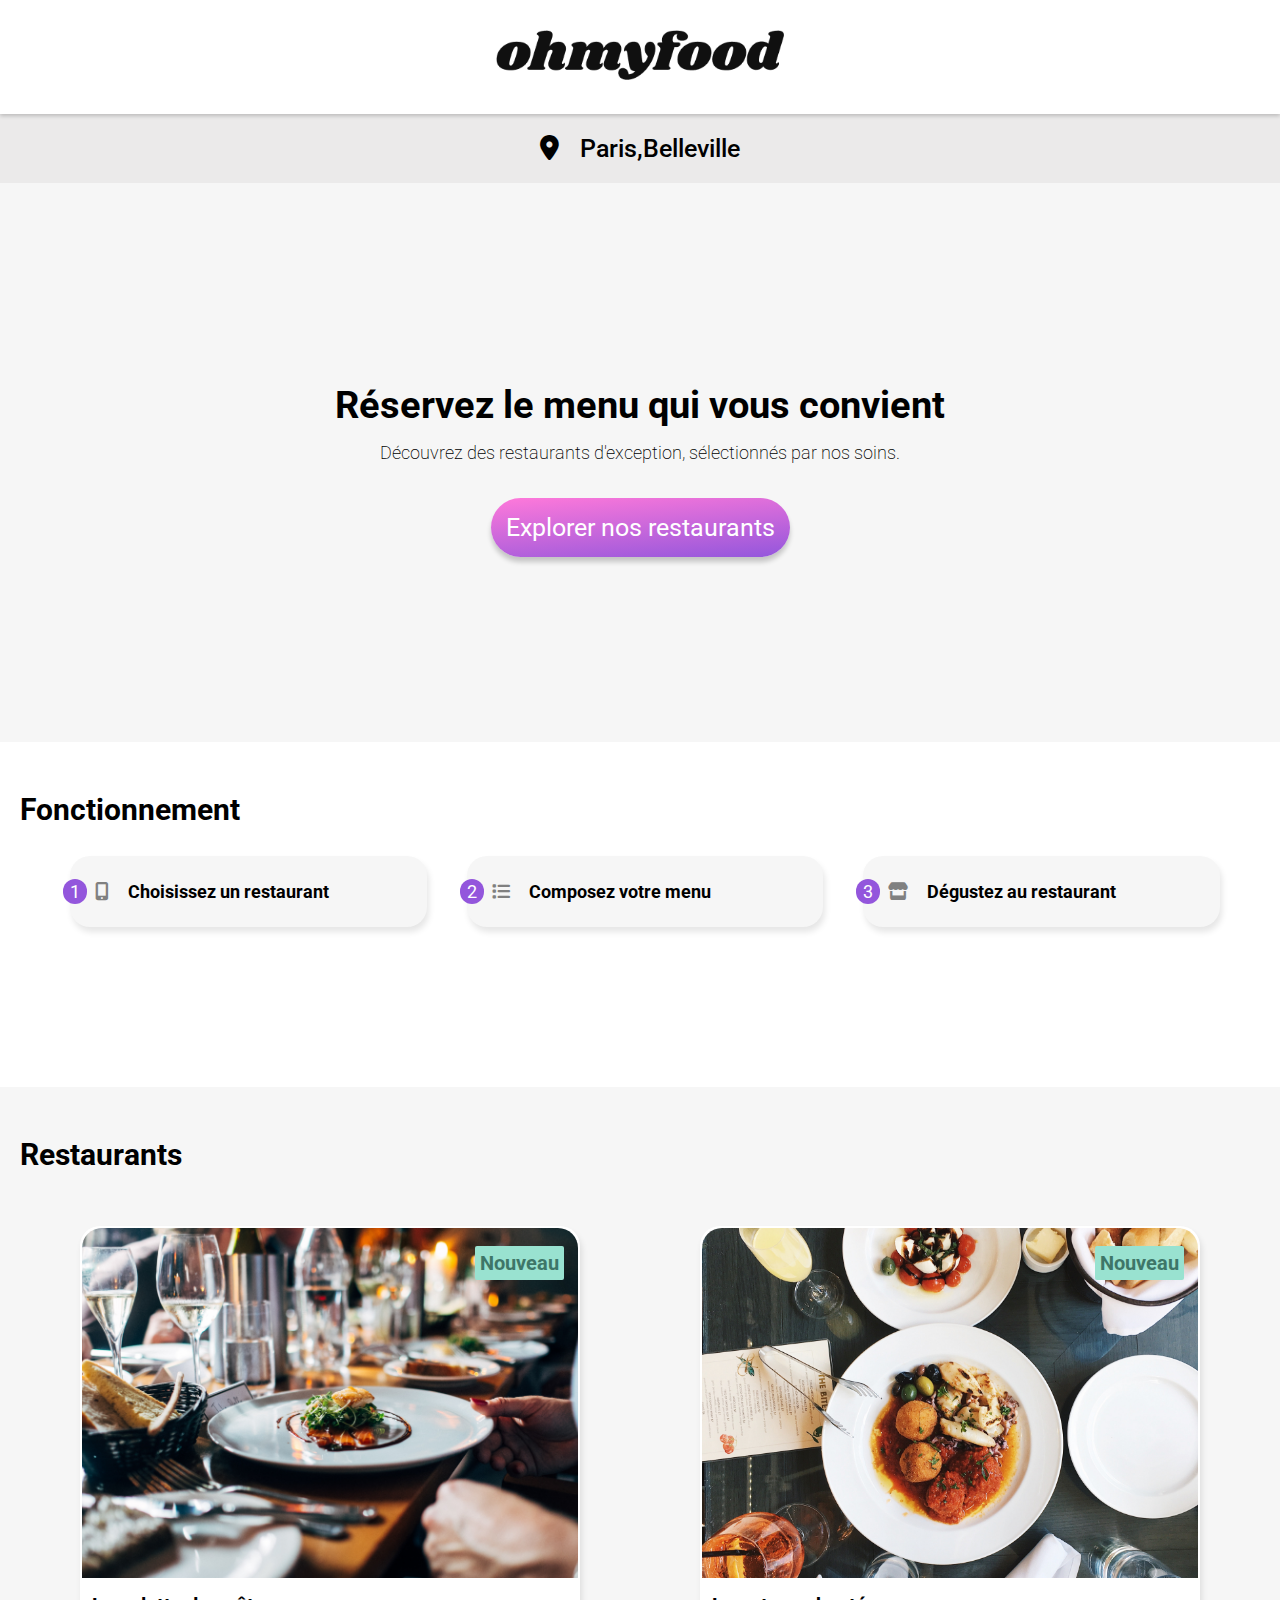
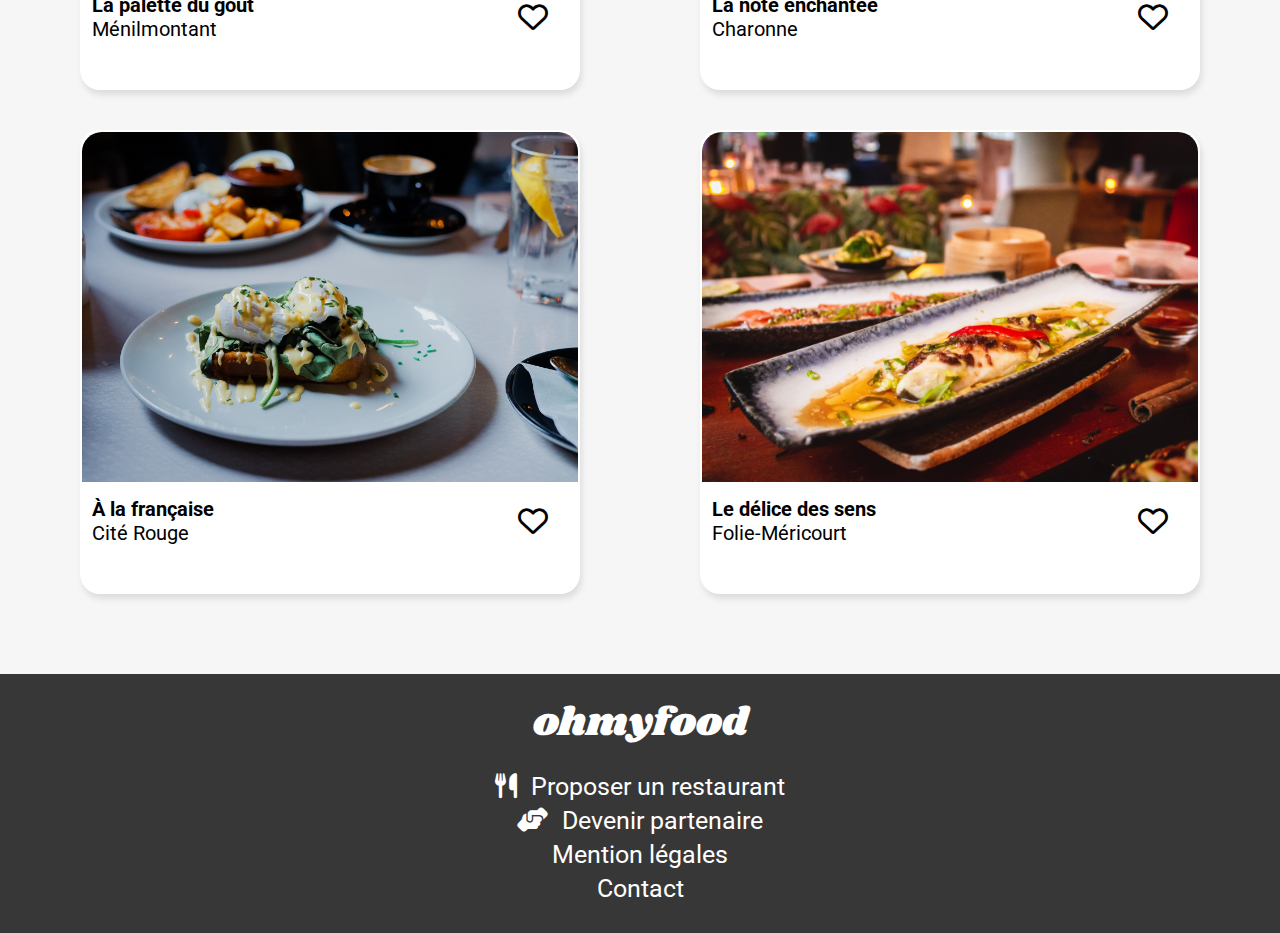
==== commit c1ab60b3: "Ajout du responsive avec la Version Tablette et la Version Desktop" ====
--- a/index.html
+++ b/index.html
@@ -69,7 +69,7 @@
         </div>
         <nav class="fonctionnementList">
             
-          <ul>
+          <ul class="ensembleFonctionnement">
             <li>
                 
               <a href="#"
@@ -173,9 +173,8 @@
                   <i class="fa-solid fa-heart"></i> 
                 </div>
               </div>
-          </article>
-        
-        
+            </a>
+          </article>
         </div>
       </div>
     </section>
--- a/css/main.css
+++ b/css/main.css
@@ -1 +1 @@
-*{margin:0;font-family:"Raleway",sans-serif;font-family:"Roboto",sans-serif}html{scroll-behavior:smooth}a{list-style-type:none;text-decoration:none;color:#000;padding-inline-start:0}ul{list-style-type:none;text-decoration:none;color:#000;padding-inline-start:0}.heartIcon i{font-size:30px}.heartIcon .fa-regular{position:absolute}.heartIcon .fa-solid{opacity:0;position:relative;color:transparent;background-image:linear-gradient(175deg, #ff79da, #9356dc);-webkit-background-clip:text;background-clip:text}header{box-shadow:0px 2px 4px rgba(0,0,0,0.2);position:relative}header .headerContent{text-align:center}header img{height:30px;padding-top:15px;padding-bottom:5px}main section .underHeader{display:flex;flex-direction:column;text-align:center}main section .background--grey{background-color:#f6f6f6}main section .location{background-color:#ebeaea;font-weight:500;padding-top:15px;padding-bottom:15px}main section .location i{margin-right:15px}main section .description{padding-top:30px;padding-bottom:80px}main section .description h2{padding-left:60px;padding-right:60px}main section .description p{font-weight:200;font-size:18px;margin-top:15px;padding-left:10px;padding-right:10px}main section .button1{margin-top:50px}main section .buttonExplore{background:linear-gradient(175deg, #ff79da, #9356dc);color:#fff;font-weight:400;padding:15px;border-radius:30px;box-shadow:0px 5px 5px rgba(0,0,0,0.2)}main section .sectionContent1{margin-right:20px;margin-left:20px}main section .sectionContent1{margin-top:50px}main section h3{font-size:23px;margin-bottom:4px}main section .fonctionnementList ul{counter-reset:compteListe}main section .fonctionnementList li{display:flex;align-items:center;position:relative}main section .fonctionnementList li::before{position:absolute;left:-7px;background-color:#9356dc;margin-top:25px;padding:2px 7px;border-radius:20px;color:#fff;counter-increment:compteListe 1;content:counter(compteListe) " "}main section .fonctionnementList a{width:100%;margin-top:25px;padding:25px;border-radius:20px;font-weight:bold;background-color:#f6f6f6;box-shadow:2px 5px 6px rgba(0,0,0,0.1)}main section .fonctionnementList i{color:gray;margin-right:15px}main section .fonctionnementList span{font-size:14px;padding:3px 7px;background-color:#9356dc;border-radius:15px;font-weight:400;color:#fff}main section .sectionContent2{margin-top:40px;padding-right:20px;padding-left:20px;padding-top:50px;padding-bottom:40px}main section .restaurantList{margin-top:20px;display:flex;flex-direction:column}main section .restaurantList .card{position:relative;background-color:#fff;border-radius:20px;padding-bottom:10px;margin-bottom:20px;box-shadow:2px 5px 6px rgba(0,0,0,0.1)}main section .imgCard1{width:100%;height:150px;box-sizing:border-box;background-size:cover;border-radius:20px 20px 0px 0px;background-position:center;background-image:url("images/restaurants/jay-wennington-N_Y88TWmGwA-unsplash.jpg")}main section .imgCard2{height:150px;width:100%;box-sizing:border-box;background-size:cover;border-radius:20px 20px 0px 0px;background-position:center;background-image:url("images/restaurants/stil-u2Lp8tXIcjw-unsplash.jpg")}main section .imgCard3{height:150px;box-sizing:border-box;background-size:cover;border-radius:20px 20px 0px 0px;background-position:center;background-image:url("images/restaurants/toa-heftiba-DQKerTsQwi0-unsplash.jpg")}main section .imgCard4{height:150px;box-sizing:border-box;background-size:cover;border-radius:20px 20px 0px 0px;background-position:center;background-image:url("images/restaurants/louis-hansel-shotsoflouis-qNBGVyOCY8Q-unsplash.jpg")}main section .card .new{position:absolute;right:14px;top:18px;border-radius:2px;background-color:#99e2d0;color:#3e7668;padding:5px;font-weight:bold}main section .card .container{display:flex;justify-content:space-between;align-items:center;padding-left:10px;padding-top:15px;padding-bottom:10px;padding-right:30px}footer .footerContent{padding-top:20px;padding-bottom:30px;padding-right:20px;padding-left:20px;background-color:#383737}footer .footerContent li{margin-top:5px}footer .footerContent a{color:#fff}footer .footerContent i{margin-right:8px}footer .logoFooter p{font-family:"Shrikhand",cursive;color:#fff;margin-bottom:20px}h6{font-weight:500;font-size:30px;font-family:"Shrikhand",cursive}h5{font-weight:400;text-transform:uppercase;font-size:15px !important}header .headerMenu{display:flex;flex-direction:row;align-items:center}header .headerMenu .logo{width:100%;text-align:center}header .headerMenu .iconBack{margin-left:25px;position:absolute;font-size:18px}.sectionBackgroundMenu1{background-image:url("images/restaurants/jay-wennington-N_Y88TWmGwA-unsplash.jpg");height:250px;background-size:cover;background-position:center}.sectionBackgroundMenu2{background-image:url("images/restaurants/stil-u2Lp8tXIcjw-unsplash.jpg");height:250px;background-size:cover;background-position:center}.sectionBackgroundMenu3{background-image:url("images/restaurants/toa-heftiba-DQKerTsQwi0-unsplash.jpg");height:250px;background-size:cover;background-position:center}.sectionBackgroundMenu4{background-image:url("images/restaurants/louis-hansel-shotsoflouis-qNBGVyOCY8Q-unsplash.jpg");height:250px;background-size:cover;background-position:center}section .header__section{padding:20px;padding-top:30px;padding-bottom:30px;border-radius:35px 35px 0px 0px;background-color:#f6f6f6}section .header__section .titleMenu1{display:flex;align-items:center;justify-content:space-between}section .firstMenu{border-bottom:3px solid #99e2d0;width:40px;margin-bottom:10px}section .firstMenu h5{margin-bottom:5px}section .card__menu{background-color:#fff;margin-bottom:15px;padding-left:5px;display:flex;justify-content:space-between;overflow:hidden;text-overflow:ellipsis;white-space:nowrap;border-radius:15px;opacity:0;box-shadow:2px 2px 6px rgba(0,0,0,0.1)}section .menu__price{font-weight:bold;padding-left:15px}.check{background-color:#99e2d0;border-radius:0px 15px 15px 0px;color:#fff;font-size:30px;padding-top:20px;padding-bottom:20px;text-align:center;white-space:nowrap;width:0}.check i{transform:rotate(-360deg)}.container2{padding:20px;width:100%;display:flex;justify-content:space-between;align-items:flex-end;white-space:nowrap;overflow:hidden;text-overflow:ellipsis}.container2 h4{white-space:nowrap;overflow:hidden;text-overflow:ellipsis}.container2 .menu__description{white-space:nowrap;overflow:hidden;text-overflow:ellipsis}.container2 .menu__description .menutext__wrap{margin-top:3px;font-size:14px;white-space:nowrap;overflow:hidden;text-overflow:ellipsis}.all{position:absolute;width:100%;top:270px}.all .button2{text-align:center;margin-top:20px;margin-bottom:45px}.all .buttonCommand{background:linear-gradient(175deg, #ff79da, #9356dc);color:#fff;font-weight:400;padding:15px 50px;border-radius:30px;box-shadow:0px 5px 5px rgba(0,0,0,0.2)}.menu{padding-bottom:30px}.threeMenu{background-color:#f6f6f6;padding:20px;padding-top:0px}.loader{text-align:center;width:100%;background-color:rgba(0,0,0,0.5);opacity:0;height:100%;padding-top:22em;z-index:2;animation:backgroundAppear 5s ease-in;animation-iteration-count:1;animation-fill-mode:both;position:absolute}.loader span{font-size:30px;font-family:"Shrikhand",cursive;display:inline-block;opacity:0;animation:loadingPage 0.3s alternate;animation-iteration-count:10}.loader span:nth-child(1){color:#99e2d0;animation-delay:0.1s}.loader span:nth-child(2){color:#383737;animation-delay:0.2s}.loader span:nth-child(3){color:#ff79da;animation-delay:0.3s}.loader span:nth-child(4){color:#383737;animation-delay:0.4s}.loader span:nth-child(5){color:#99e2d0;animation-delay:0.5s}.loader span:nth-child(6){color:#ff79da;animation-delay:0.6s}.loader span:nth-child(7){color:#383737;animation-delay:0.7s}.loader span:nth-child(8){color:#99e2d0;animation-delay:0.8s}@keyframes backgroundAppear{0%{opacity:1;position:fixed}50%{opacity:1;position:fixed}60%{opacity:0;position:fixed}75%{opacity:0;position:absolute}100%{opacity:0;position:absolute;z-index:-1}}@keyframes loadingPage{0%{opacity:1;transform:translateY(0px)}100%{opacity:1;transform:translateY(-10px)}}@keyframes fadeIn{0%{opacity:0;transform:translateY(15px)}100%{opacity:1;transform:translateY(0px)}}.card__menu{animation:fadeIn 1.5s alternate;animation-fill-mode:both}.threeMenu a{opacity:0;transition:all 200ms;animation:fadeIn 1s alternate;animation-fill-mode:both}.threeMenu a:nth-child(1){animation-delay:200ms}.threeMenu a:nth-child(2){animation-delay:400ms}.threeMenu a:nth-child(3){animation-delay:600ms}.threeMenu a:nth-child(4){animation-delay:800ms}.button1{transition:all 0.2s}.button1:hover{transform:scale(1.1)}.button2{transition:all 0.2s}.button2:hover{transform:scale(1.1)}.fonctionnementList a{transition:all 0.2s}.fonctionnementList a:hover{background-color:rgba(147,86,220,0.15)}.fonctionnementList a:hover i{color:#9356dc}.sectionContent2 .card{border:2px solid transparent;transition:all 0.2s}.sectionContent2 .card h4{transition:all 0.2s}.sectionContent2 .card:hover h4{color:#9356dc}.sectionContent2 .card:hover{border:2px solid #9356dc}footer a{transition:all 0.2s}footer a:hover{color:#ff79da}.iconBack a{transition:all 0.2s}.iconBack a:hover{font-size:25px}.card__menu .check{transition:all 0.8s}.card__menu .check i{transition:all 0.8s}.card__menu:hover .check{width:50px;padding-left:20px;padding-right:20px}.card__menu:hover .check i{transform:rotate(0deg)}.fa-solid{transition:all 0.2s}.fa-solid:hover{opacity:1 !important}
+*{margin:0;font-family:"Raleway",sans-serif;font-family:"Roboto",sans-serif}html{scroll-behavior:smooth}a{list-style-type:none;text-decoration:none;color:#000;padding-inline-start:0}ul{list-style-type:none;text-decoration:none;color:#000;padding-inline-start:0}.heartIcon i{font-size:30px}.heartIcon .fa-regular{position:absolute}.heartIcon .fa-solid{opacity:0;position:relative;color:transparent;background-image:linear-gradient(175deg, #ff79da, #9356dc);-webkit-background-clip:text;background-clip:text}header{box-shadow:0px 2px 4px rgba(0,0,0,0.2);position:relative}header .headerContent{text-align:center}header img{height:30px;padding-top:15px;padding-bottom:5px}main section .underHeader{display:flex;flex-direction:column;text-align:center}main section .background--grey{background-color:#f6f6f6}main section .location{background-color:#ebeaea;font-weight:500;padding-top:15px;padding-bottom:15px}main section .location i{margin-right:15px}main section .description{padding-top:30px;padding-bottom:80px}main section .description h2{padding-left:60px;padding-right:60px}main section .description p{font-weight:200;font-size:18px;margin-top:15px;padding-left:10px;padding-right:10px}main section .button1{margin-top:50px}main section .buttonExplore{background:linear-gradient(175deg, #ff79da, #9356dc);color:#fff;font-weight:400;padding:15px;border-radius:30px;box-shadow:0px 5px 5px rgba(0,0,0,0.2)}main section .sectionContent1{margin-right:20px;margin-left:20px}main section .sectionContent1{margin-top:50px}main section h3{font-size:23px;margin-bottom:4px}main section .fonctionnementList ul{display:flex;flex-direction:column;counter-reset:compteListe}main section .fonctionnementList li{display:flex;align-items:center;position:relative}main section .fonctionnementList li::before{position:absolute;left:-7px;background-color:#9356dc;margin-top:25px;padding:2px 7px;border-radius:20px;color:#fff;counter-increment:compteListe 1;content:counter(compteListe) " "}main section .fonctionnementList a{width:100%;margin-top:25px;padding:25px;border-radius:20px;font-weight:bold;background-color:#f6f6f6;box-shadow:2px 5px 6px rgba(0,0,0,0.1)}main section .fonctionnementList i{color:gray;margin-right:15px}main section .fonctionnementList span{font-size:14px;padding:3px 7px;background-color:#9356dc;border-radius:15px;font-weight:400;color:#fff}main section .sectionContent2{margin-top:40px;padding-right:20px;padding-left:20px;padding-top:50px;padding-bottom:40px}main section .restaurantList{display:flex;flex-direction:column}main section .restaurantList .card{position:relative;background-color:#fff;border-radius:20px;padding-bottom:10px;margin-bottom:20px;width:100%;box-shadow:2px 5px 6px rgba(0,0,0,0.1)}main section .imgCard1{width:100%;height:150px;box-sizing:border-box;background-size:cover;border-radius:20px 20px 0px 0px;background-position:center;background-image:url("images/restaurants/jay-wennington-N_Y88TWmGwA-unsplash.jpg")}main section .imgCard2{height:150px;width:100%;box-sizing:border-box;background-size:cover;border-radius:20px 20px 0px 0px;background-position:center;background-image:url("images/restaurants/stil-u2Lp8tXIcjw-unsplash.jpg")}main section .imgCard3{height:150px;box-sizing:border-box;background-size:cover;border-radius:20px 20px 0px 0px;background-position:center;background-image:url("images/restaurants/toa-heftiba-DQKerTsQwi0-unsplash.jpg")}main section .imgCard4{height:150px;box-sizing:border-box;background-size:cover;border-radius:20px 20px 0px 0px;background-position:center;background-image:url("images/restaurants/louis-hansel-shotsoflouis-qNBGVyOCY8Q-unsplash.jpg")}main section .card .new{position:absolute;right:14px;top:18px;border-radius:2px;background-color:#99e2d0;color:#3e7668;padding:5px;font-weight:bold}main section .card .container{display:flex;justify-content:space-between;align-items:center;padding-left:10px;padding-top:15px;padding-bottom:10px;padding-right:30px}footer .footerContent{padding-top:20px;padding-bottom:30px;padding-right:20px;padding-left:20px;background-color:#383737}footer .footerContent li{margin-top:5px}footer .footerContent a{color:#fff}footer .footerContent i{margin-right:8px}footer .logoFooter p{font-family:"Shrikhand",cursive;color:#fff;margin-bottom:20px}h6{font-weight:500;font-size:30px;font-family:"Shrikhand",cursive}h5{font-weight:400;text-transform:uppercase;font-size:15px !important}header .headerMenu{display:flex;flex-direction:row;align-items:center}header .headerMenu .logo{width:100%;text-align:center}header .headerMenu .iconBack{margin-left:25px;position:absolute;font-size:18px}.sectionBackgroundMenu1{background-image:url("images/restaurants/jay-wennington-N_Y88TWmGwA-unsplash.jpg");height:250px;background-size:cover;background-position:center}.sectionBackgroundMenu2{background-image:url("images/restaurants/stil-u2Lp8tXIcjw-unsplash.jpg");height:250px;background-size:cover;background-position:center}.sectionBackgroundMenu3{background-image:url("images/restaurants/toa-heftiba-DQKerTsQwi0-unsplash.jpg");height:250px;background-size:cover;background-position:center}.sectionBackgroundMenu4{background-image:url("images/restaurants/louis-hansel-shotsoflouis-qNBGVyOCY8Q-unsplash.jpg");height:250px;background-size:cover;background-position:center}section .header__section{padding:20px;padding-top:30px;padding-bottom:30px;border-radius:35px 35px 0px 0px;background-color:#f6f6f6}section .header__section .titleMenu1{display:flex;align-items:center;justify-content:space-between}section .firstMenu{border-bottom:3px solid #99e2d0;width:40px;margin-bottom:10px}section .firstMenu h5{margin-bottom:5px}section .card_reunite{display:flex;flex-direction:column}section .card__menu{background-color:#fff;margin-bottom:15px;padding-left:5px;display:flex;justify-content:space-between;overflow:hidden;text-overflow:ellipsis;white-space:nowrap;border-radius:15px;opacity:0;box-shadow:2px 2px 6px rgba(0,0,0,0.1)}section .menu__price{font-weight:bold;padding-left:15px}.check{background-color:#99e2d0;border-radius:0px 15px 15px 0px;color:#fff;font-size:30px;padding-top:20px;padding-bottom:20px;text-align:center;white-space:nowrap;width:0}.check i{transform:rotate(-360deg)}.all{position:absolute;width:100%;top:270px}.all .button2{text-align:center;margin-top:20px;margin-bottom:45px}.all .buttonCommand{background:linear-gradient(175deg, #ff79da, #9356dc);color:#fff;font-weight:400;padding:15px 50px;border-radius:30px;box-shadow:0px 5px 5px rgba(0,0,0,0.2)}.menu{padding-bottom:30px}.menu .card_reunite .container2{padding:20px;width:100%;display:flex;justify-content:space-between;align-items:flex-end;white-space:nowrap;overflow:hidden;text-overflow:ellipsis}.menu .card_reunite .container2 h4{white-space:nowrap;overflow:hidden;text-overflow:ellipsis}.menu .card_reunite .container2 .menu__description{white-space:nowrap;overflow:hidden;text-overflow:ellipsis}.menu .card_reunite .container2 .menu__description .menutext__wrap{margin-top:3px;font-size:14px;white-space:nowrap;overflow:hidden;text-overflow:ellipsis}.threeMenu{background-color:#f6f6f6;padding:20px;padding-top:0px}.loader{text-align:center;width:100%;background-color:rgba(0,0,0,0.5);opacity:0;height:100%;padding-top:50vh;z-index:2;animation:backgroundAppear 5s ease-in;animation-iteration-count:1;animation-fill-mode:both;position:absolute}.loader span{font-size:30px;font-family:"Shrikhand",cursive;display:inline-block;opacity:0;animation:loadingPage 0.3s alternate;animation-iteration-count:10}.loader span:nth-child(1){color:#99e2d0;animation-delay:0.1s}.loader span:nth-child(2){color:#383737;animation-delay:0.2s}.loader span:nth-child(3){color:#ff79da;animation-delay:0.3s}.loader span:nth-child(4){color:#383737;animation-delay:0.4s}.loader span:nth-child(5){color:#99e2d0;animation-delay:0.5s}.loader span:nth-child(6){color:#ff79da;animation-delay:0.6s}.loader span:nth-child(7){color:#383737;animation-delay:0.7s}.loader span:nth-child(8){color:#99e2d0;animation-delay:0.8s}@keyframes backgroundAppear{0%{opacity:1;position:fixed}50%{opacity:1;position:fixed}60%{opacity:0;position:fixed}75%{opacity:0;position:absolute}100%{opacity:0;position:absolute;z-index:-1}}@keyframes loadingPage{0%{opacity:1;transform:translateY(0px)}100%{opacity:1;transform:translateY(-10px)}}@keyframes fadeIn{0%{opacity:0;transform:translateY(15px)}100%{opacity:1;transform:translateY(0px)}}.card__menu{animation:fadeIn 1.5s alternate;animation-fill-mode:both}.threeMenu a{opacity:0;transition:all 200ms;animation:fadeIn 1s alternate;animation-fill-mode:both}.threeMenu a:nth-child(1){animation-delay:200ms}.threeMenu a:nth-child(2){animation-delay:400ms}.threeMenu a:nth-child(3){animation-delay:600ms}.threeMenu a:nth-child(4){animation-delay:800ms}.threeMenu a:nth-child(5){animation-delay:1000ms}.button1 a{transition:all 0.2s}.button1 a:hover{transform:scale(1.1)}.button2 a{transition:all 0.2s}.button2 a:hover{transform:scale(1.1)}.fonctionnementList a{transition:all 0.2s}.fonctionnementList a:hover{background-color:rgba(147,86,220,0.15)}.fonctionnementList a:hover i{color:#9356dc}.sectionContent2 .card{border:2px solid transparent;transition:all 0.2s}.sectionContent2 .card h4{transition:all 0.2s}.sectionContent2 .card:hover h4{color:#9356dc}.sectionContent2 .card:hover{border:2px solid #9356dc}footer a{transition:all 0.2s}footer a:hover{color:#ff79da}.iconBack a{transition:all 0.2s}.iconBack a:hover{font-size:25px}.card__menu .check{transition:all 0.8s}.card__menu .check i{transition:all 0.8s}.card__menu:hover .check{width:50px;padding-left:20px;padding-right:20px}.card__menu:hover .check i{transform:rotate(0deg)}.fa-solid{transition:all 0.2s}.fa-solid:hover{opacity:1 !important}@media (min-width: 768px){header img{height:50px;padding:30px 0px}header .headerMenu .iconBack{font-size:30px}section .underHeader .location{font-size:25px;padding:20px 0px}section .underHeader .description{font-size:25px;padding-bottom:200px;padding-top:200px}section .fonctionnementList{font-size:18px;padding-bottom:120px;margin-left:50px}section .fonctionnementList .ensembleFonctionnement{flex-direction:row;width:100%}section .fonctionnementList li{margin-right:40px;width:500px}section .titleFonctionnement h3{font-size:30px}section .titleRestaurants{padding-bottom:50px}section .titleRestaurants h3{font-size:30px}section .sectionContent2 .restaurantList{font-size:20px;flex-direction:row;flex-wrap:wrap;justify-content:space-around}section .sectionContent2 .restaurantList .card{width:40%;height:450px;margin-bottom:40px}section .sectionContent2 .restaurantList .imgCard1{height:350px}section .sectionContent2 .restaurantList .imgCard2{height:350px}section .sectionContent2 .restaurantList .imgCard3{height:350px}section .sectionContent2 .restaurantList .imgCard4{height:350px}footer{text-align:center}footer li{font-size:25px}footer .logoFooter p{font-size:40px}.all{top:30em}.sectionBackgroundMenu1{background-image:url("images/restaurants/jay-wennington-N_Y88TWmGwA-unsplash.jpg");background-size:cover;background-attachment:fixed;background-repeat:no-repeat;background-position-y:140%;height:550px}.sectionBackgroundMenu2{background-image:url("images/restaurants/stil-u2Lp8tXIcjw-unsplash.jpg");background-size:cover;background-attachment:fixed;background-repeat:no-repeat;background-position-y:70%;height:550px}.sectionBackgroundMenu3{background-image:url("images/restaurants/toa-heftiba-DQKerTsQwi0-unsplash.jpg");background-size:cover;background-attachment:fixed;background-repeat:no-repeat;background-position-y:140%;height:550px}.sectionBackgroundMenu4{background-image:url("images/restaurants/louis-hansel-shotsoflouis-qNBGVyOCY8Q-unsplash.jpg");background-size:cover;background-attachment:fixed;background-repeat:no-repeat;background-position-y:140%;height:550px}section .header__section{border-radius:70px 70px 0px 0px}section .header__section .titleMenu1{padding:0px 50px}section .header__section .titleMenu1 h6{font-size:45px;text-align:center;width:100%}section .header__section .titleMenu1 i{font-size:50px}.menu{display:flex;flex-wrap:wrap;font-size:15px;padding-top:30px}.menu .card_reunite{width:50%}.menu .card__menu{width:90%}.menu .card__menu .container2{padding:30px}.menu .card__menu .check{padding-top:30px;padding-bottom:30px}.menu .firstMenu{margin-bottom:40px}.menu .firstMenu h5{font-size:25px !important}.button2{padding-top:50px;padding-bottom:90px}.button2 .buttonCommand{font-size:20px}.loader span{font-size:50px}}@media (min-width: 992px){.menu{font-size:20px}.menu .card_reunite{width:33%}section .header__section .titleMenu1 h6{font-size:80px}}
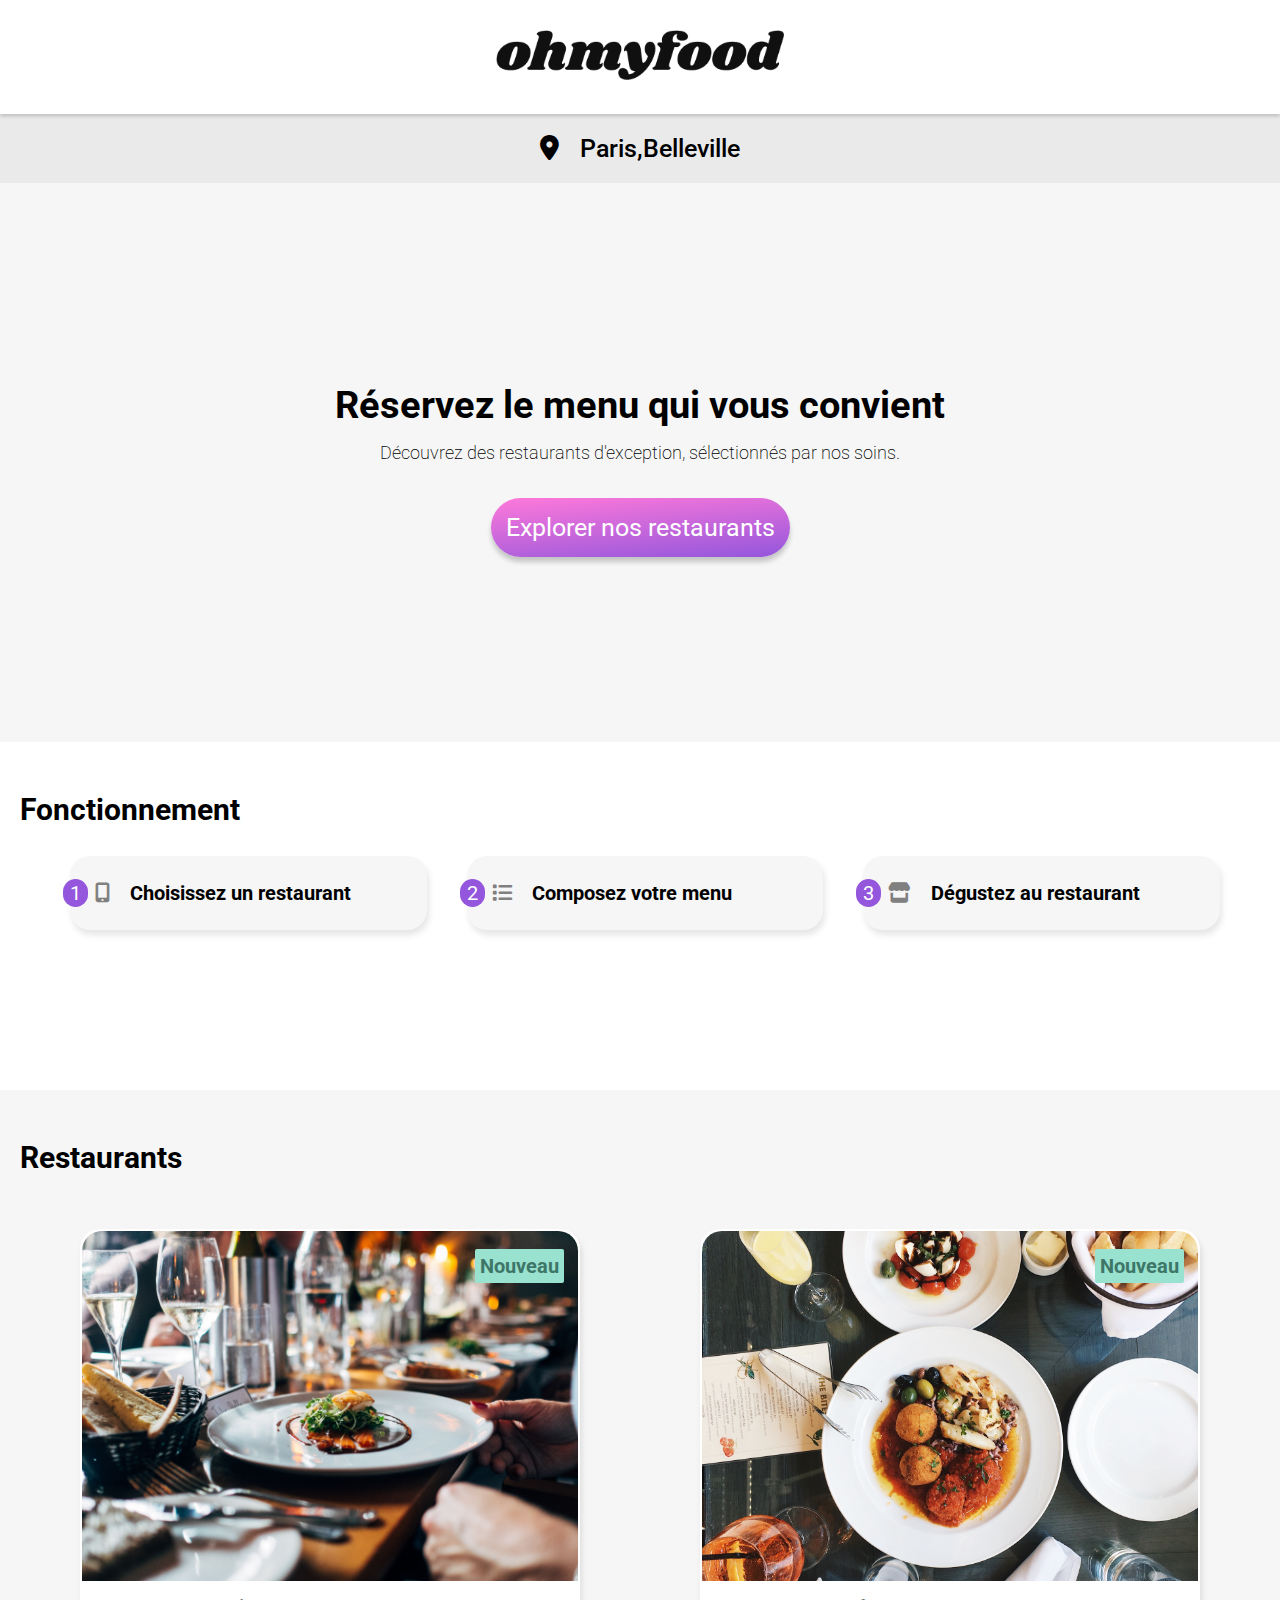
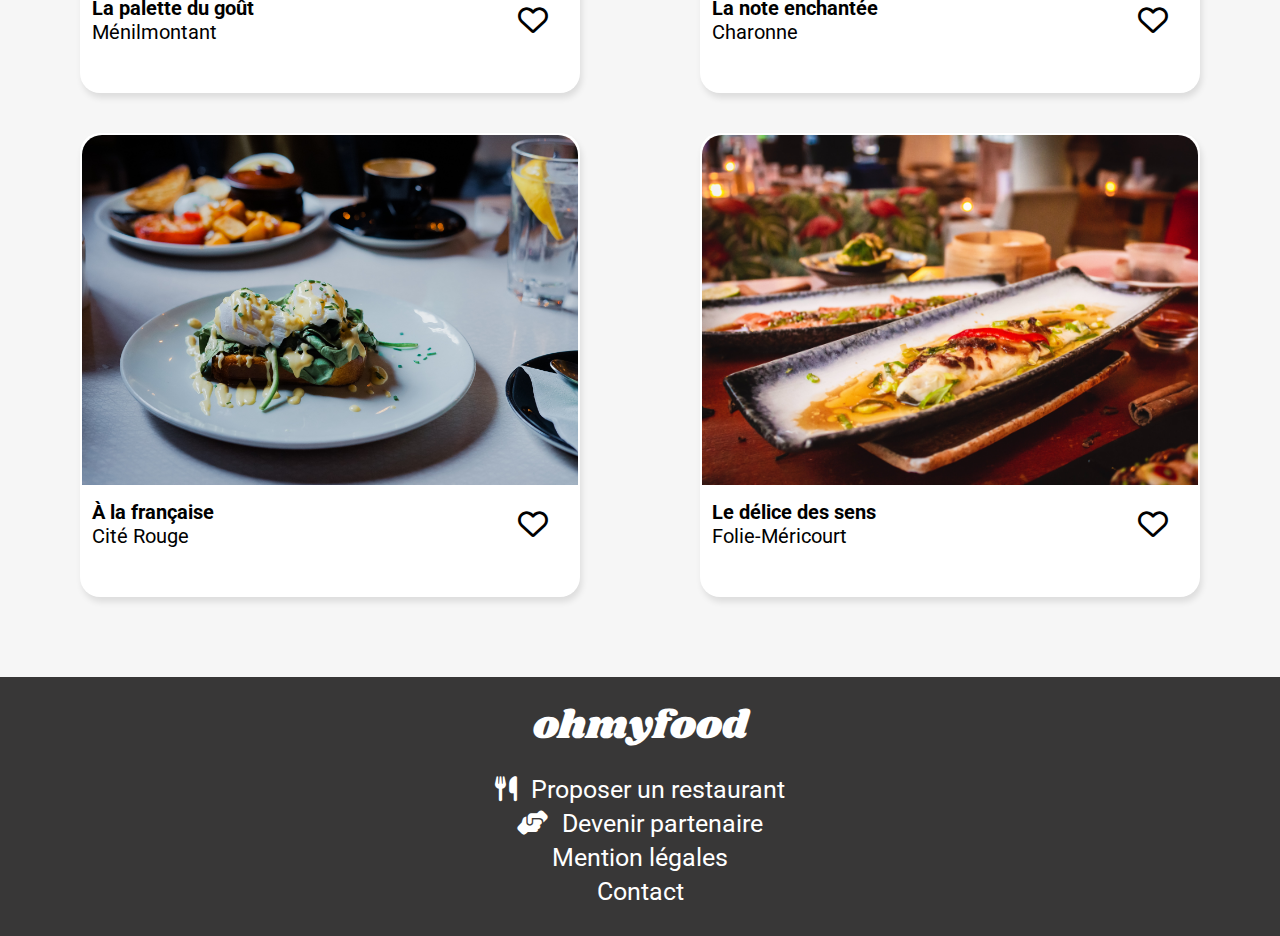
==== commit 2b900903: "Modification par rapport au validateur W3C + réctification du fonctionnementList avec un space-betwe" ====
--- a/index.html
+++ b/index.html
@@ -2,7 +2,7 @@
 <html lang="fr">
   <head>
     <meta charset="UTF-8" />
-    <link rel="stylesheet" href="css/main.css" />
+    <link rel="stylesheet" href="css/main.css">
     <link
       rel="stylesheet"
       href="https://cdnjs.cloudflare.com/ajax/libs/font-awesome/6.2.0/css/all.min.css"
@@ -13,7 +13,7 @@
     <link rel="preconnect" href="https://fonts.googleapis.com">
 <link rel="preconnect" href="https://fonts.gstatic.com" crossorigin>
 <link href="https://fonts.googleapis.com/css2?family=Shrikhand&family=Signika+Negative:wght@500&display=swap" rel="stylesheet">
-    <meta name="viewport" content="width=device-width, initial-scale=1.0" />
+    <meta name="viewport" content="width=device-width, initial-scale=1.0">
 
     <title>OhMyFood</title>
   </head>
@@ -36,7 +36,7 @@
     <header>
       <div class="headerContent">
         <div class="logo">
-          <img src="css/images/logo/ohmyfood.png" alt="logo de OhMyFood" />
+          <img src="css/images/logo/ohmyfood.png" alt="logo de OhMyFood">
         </div>
     </div>
 </header>
--- a/css/main.css
+++ b/css/main.css
@@ -1 +1 @@
-*{margin:0;font-family:"Raleway",sans-serif;font-family:"Roboto",sans-serif}html{scroll-behavior:smooth}a{list-style-type:none;text-decoration:none;color:#000;padding-inline-start:0}ul{list-style-type:none;text-decoration:none;color:#000;padding-inline-start:0}.heartIcon i{font-size:30px}.heartIcon .fa-regular{position:absolute}.heartIcon .fa-solid{opacity:0;position:relative;color:transparent;background-image:linear-gradient(175deg, #ff79da, #9356dc);-webkit-background-clip:text;background-clip:text}header{box-shadow:0px 2px 4px rgba(0,0,0,0.2);position:relative}header .headerContent{text-align:center}header img{height:30px;padding-top:15px;padding-bottom:5px}main section .underHeader{display:flex;flex-direction:column;text-align:center}main section .background--grey{background-color:#f6f6f6}main section .location{background-color:#ebeaea;font-weight:500;padding-top:15px;padding-bottom:15px}main section .location i{margin-right:15px}main section .description{padding-top:30px;padding-bottom:80px}main section .description h2{padding-left:60px;padding-right:60px}main section .description p{font-weight:200;font-size:18px;margin-top:15px;padding-left:10px;padding-right:10px}main section .button1{margin-top:50px}main section .buttonExplore{background:linear-gradient(175deg, #ff79da, #9356dc);color:#fff;font-weight:400;padding:15px;border-radius:30px;box-shadow:0px 5px 5px rgba(0,0,0,0.2)}main section .sectionContent1{margin-right:20px;margin-left:20px}main section .sectionContent1{margin-top:50px}main section h3{font-size:23px;margin-bottom:4px}main section .fonctionnementList ul{display:flex;flex-direction:column;counter-reset:compteListe}main section .fonctionnementList li{display:flex;align-items:center;position:relative}main section .fonctionnementList li::before{position:absolute;left:-7px;background-color:#9356dc;margin-top:25px;padding:2px 7px;border-radius:20px;color:#fff;counter-increment:compteListe 1;content:counter(compteListe) " "}main section .fonctionnementList a{width:100%;margin-top:25px;padding:25px;border-radius:20px;font-weight:bold;background-color:#f6f6f6;box-shadow:2px 5px 6px rgba(0,0,0,0.1)}main section .fonctionnementList i{color:gray;margin-right:15px}main section .fonctionnementList span{font-size:14px;padding:3px 7px;background-color:#9356dc;border-radius:15px;font-weight:400;color:#fff}main section .sectionContent2{margin-top:40px;padding-right:20px;padding-left:20px;padding-top:50px;padding-bottom:40px}main section .restaurantList{display:flex;flex-direction:column}main section .restaurantList .card{position:relative;background-color:#fff;border-radius:20px;padding-bottom:10px;margin-bottom:20px;width:100%;box-shadow:2px 5px 6px rgba(0,0,0,0.1)}main section .imgCard1{width:100%;height:150px;box-sizing:border-box;background-size:cover;border-radius:20px 20px 0px 0px;background-position:center;background-image:url("images/restaurants/jay-wennington-N_Y88TWmGwA-unsplash.jpg")}main section .imgCard2{height:150px;width:100%;box-sizing:border-box;background-size:cover;border-radius:20px 20px 0px 0px;background-position:center;background-image:url("images/restaurants/stil-u2Lp8tXIcjw-unsplash.jpg")}main section .imgCard3{height:150px;box-sizing:border-box;background-size:cover;border-radius:20px 20px 0px 0px;background-position:center;background-image:url("images/restaurants/toa-heftiba-DQKerTsQwi0-unsplash.jpg")}main section .imgCard4{height:150px;box-sizing:border-box;background-size:cover;border-radius:20px 20px 0px 0px;background-position:center;background-image:url("images/restaurants/louis-hansel-shotsoflouis-qNBGVyOCY8Q-unsplash.jpg")}main section .card .new{position:absolute;right:14px;top:18px;border-radius:2px;background-color:#99e2d0;color:#3e7668;padding:5px;font-weight:bold}main section .card .container{display:flex;justify-content:space-between;align-items:center;padding-left:10px;padding-top:15px;padding-bottom:10px;padding-right:30px}footer .footerContent{padding-top:20px;padding-bottom:30px;padding-right:20px;padding-left:20px;background-color:#383737}footer .footerContent li{margin-top:5px}footer .footerContent a{color:#fff}footer .footerContent i{margin-right:8px}footer .logoFooter p{font-family:"Shrikhand",cursive;color:#fff;margin-bottom:20px}h6{font-weight:500;font-size:30px;font-family:"Shrikhand",cursive}h5{font-weight:400;text-transform:uppercase;font-size:15px !important}header .headerMenu{display:flex;flex-direction:row;align-items:center}header .headerMenu .logo{width:100%;text-align:center}header .headerMenu .iconBack{margin-left:25px;position:absolute;font-size:18px}.sectionBackgroundMenu1{background-image:url("images/restaurants/jay-wennington-N_Y88TWmGwA-unsplash.jpg");height:250px;background-size:cover;background-position:center}.sectionBackgroundMenu2{background-image:url("images/restaurants/stil-u2Lp8tXIcjw-unsplash.jpg");height:250px;background-size:cover;background-position:center}.sectionBackgroundMenu3{background-image:url("images/restaurants/toa-heftiba-DQKerTsQwi0-unsplash.jpg");height:250px;background-size:cover;background-position:center}.sectionBackgroundMenu4{background-image:url("images/restaurants/louis-hansel-shotsoflouis-qNBGVyOCY8Q-unsplash.jpg");height:250px;background-size:cover;background-position:center}section .header__section{padding:20px;padding-top:30px;padding-bottom:30px;border-radius:35px 35px 0px 0px;background-color:#f6f6f6}section .header__section .titleMenu1{display:flex;align-items:center;justify-content:space-between}section .firstMenu{border-bottom:3px solid #99e2d0;width:40px;margin-bottom:10px}section .firstMenu h5{margin-bottom:5px}section .card_reunite{display:flex;flex-direction:column}section .card__menu{background-color:#fff;margin-bottom:15px;padding-left:5px;display:flex;justify-content:space-between;overflow:hidden;text-overflow:ellipsis;white-space:nowrap;border-radius:15px;opacity:0;box-shadow:2px 2px 6px rgba(0,0,0,0.1)}section .menu__price{font-weight:bold;padding-left:15px}.check{background-color:#99e2d0;border-radius:0px 15px 15px 0px;color:#fff;font-size:30px;padding-top:20px;padding-bottom:20px;text-align:center;white-space:nowrap;width:0}.check i{transform:rotate(-360deg)}.all{position:absolute;width:100%;top:270px}.all .button2{text-align:center;margin-top:20px;margin-bottom:45px}.all .buttonCommand{background:linear-gradient(175deg, #ff79da, #9356dc);color:#fff;font-weight:400;padding:15px 50px;border-radius:30px;box-shadow:0px 5px 5px rgba(0,0,0,0.2)}.menu{padding-bottom:30px}.menu .card_reunite .container2{padding:20px;width:100%;display:flex;justify-content:space-between;align-items:flex-end;white-space:nowrap;overflow:hidden;text-overflow:ellipsis}.menu .card_reunite .container2 h4{white-space:nowrap;overflow:hidden;text-overflow:ellipsis}.menu .card_reunite .container2 .menu__description{white-space:nowrap;overflow:hidden;text-overflow:ellipsis}.menu .card_reunite .container2 .menu__description .menutext__wrap{margin-top:3px;font-size:14px;white-space:nowrap;overflow:hidden;text-overflow:ellipsis}.threeMenu{background-color:#f6f6f6;padding:20px;padding-top:0px}.loader{text-align:center;width:100%;background-color:rgba(0,0,0,0.5);opacity:0;height:100%;padding-top:50vh;z-index:2;animation:backgroundAppear 5s ease-in;animation-iteration-count:1;animation-fill-mode:both;position:absolute}.loader span{font-size:30px;font-family:"Shrikhand",cursive;display:inline-block;opacity:0;animation:loadingPage 0.3s alternate;animation-iteration-count:10}.loader span:nth-child(1){color:#99e2d0;animation-delay:0.1s}.loader span:nth-child(2){color:#383737;animation-delay:0.2s}.loader span:nth-child(3){color:#ff79da;animation-delay:0.3s}.loader span:nth-child(4){color:#383737;animation-delay:0.4s}.loader span:nth-child(5){color:#99e2d0;animation-delay:0.5s}.loader span:nth-child(6){color:#ff79da;animation-delay:0.6s}.loader span:nth-child(7){color:#383737;animation-delay:0.7s}.loader span:nth-child(8){color:#99e2d0;animation-delay:0.8s}@keyframes backgroundAppear{0%{opacity:1;position:fixed}50%{opacity:1;position:fixed}60%{opacity:0;position:fixed}75%{opacity:0;position:absolute}100%{opacity:0;position:absolute;z-index:-1}}@keyframes loadingPage{0%{opacity:1;transform:translateY(0px)}100%{opacity:1;transform:translateY(-10px)}}@keyframes fadeIn{0%{opacity:0;transform:translateY(15px)}100%{opacity:1;transform:translateY(0px)}}.card__menu{animation:fadeIn 1.5s alternate;animation-fill-mode:both}.threeMenu a{opacity:0;transition:all 200ms;animation:fadeIn 1s alternate;animation-fill-mode:both}.threeMenu a:nth-child(1){animation-delay:200ms}.threeMenu a:nth-child(2){animation-delay:400ms}.threeMenu a:nth-child(3){animation-delay:600ms}.threeMenu a:nth-child(4){animation-delay:800ms}.threeMenu a:nth-child(5){animation-delay:1000ms}.button1 a{transition:all 0.2s}.button1 a:hover{transform:scale(1.1)}.button2 a{transition:all 0.2s}.button2 a:hover{transform:scale(1.1)}.fonctionnementList a{transition:all 0.2s}.fonctionnementList a:hover{background-color:rgba(147,86,220,0.15)}.fonctionnementList a:hover i{color:#9356dc}.sectionContent2 .card{border:2px solid transparent;transition:all 0.2s}.sectionContent2 .card h4{transition:all 0.2s}.sectionContent2 .card:hover h4{color:#9356dc}.sectionContent2 .card:hover{border:2px solid #9356dc}footer a{transition:all 0.2s}footer a:hover{color:#ff79da}.iconBack a{transition:all 0.2s}.iconBack a:hover{font-size:25px}.card__menu .check{transition:all 0.8s}.card__menu .check i{transition:all 0.8s}.card__menu:hover .check{width:50px;padding-left:20px;padding-right:20px}.card__menu:hover .check i{transform:rotate(0deg)}.fa-solid{transition:all 0.2s}.fa-solid:hover{opacity:1 !important}@media (min-width: 768px){header img{height:50px;padding:30px 0px}header .headerMenu .iconBack{font-size:30px}section .underHeader .location{font-size:25px;padding:20px 0px}section .underHeader .description{font-size:25px;padding-bottom:200px;padding-top:200px}section .fonctionnementList{font-size:18px;padding-bottom:120px;margin-left:50px}section .fonctionnementList .ensembleFonctionnement{flex-direction:row;width:100%}section .fonctionnementList li{margin-right:40px;width:500px}section .titleFonctionnement h3{font-size:30px}section .titleRestaurants{padding-bottom:50px}section .titleRestaurants h3{font-size:30px}section .sectionContent2 .restaurantList{font-size:20px;flex-direction:row;flex-wrap:wrap;justify-content:space-around}section .sectionContent2 .restaurantList .card{width:40%;height:450px;margin-bottom:40px}section .sectionContent2 .restaurantList .imgCard1{height:350px}section .sectionContent2 .restaurantList .imgCard2{height:350px}section .sectionContent2 .restaurantList .imgCard3{height:350px}section .sectionContent2 .restaurantList .imgCard4{height:350px}footer{text-align:center}footer li{font-size:25px}footer .logoFooter p{font-size:40px}.all{top:30em}.sectionBackgroundMenu1{background-image:url("images/restaurants/jay-wennington-N_Y88TWmGwA-unsplash.jpg");background-size:cover;background-attachment:fixed;background-repeat:no-repeat;background-position-y:140%;height:550px}.sectionBackgroundMenu2{background-image:url("images/restaurants/stil-u2Lp8tXIcjw-unsplash.jpg");background-size:cover;background-attachment:fixed;background-repeat:no-repeat;background-position-y:70%;height:550px}.sectionBackgroundMenu3{background-image:url("images/restaurants/toa-heftiba-DQKerTsQwi0-unsplash.jpg");background-size:cover;background-attachment:fixed;background-repeat:no-repeat;background-position-y:140%;height:550px}.sectionBackgroundMenu4{background-image:url("images/restaurants/louis-hansel-shotsoflouis-qNBGVyOCY8Q-unsplash.jpg");background-size:cover;background-attachment:fixed;background-repeat:no-repeat;background-position-y:140%;height:550px}section .header__section{border-radius:70px 70px 0px 0px}section .header__section .titleMenu1{padding:0px 50px}section .header__section .titleMenu1 h6{font-size:45px;text-align:center;width:100%}section .header__section .titleMenu1 i{font-size:50px}.menu{display:flex;flex-wrap:wrap;font-size:15px;padding-top:30px}.menu .card_reunite{width:50%}.menu .card__menu{width:90%}.menu .card__menu .container2{padding:30px}.menu .card__menu .check{padding-top:30px;padding-bottom:30px}.menu .firstMenu{margin-bottom:40px}.menu .firstMenu h5{font-size:25px !important}.button2{padding-top:50px;padding-bottom:90px}.button2 .buttonCommand{font-size:20px}.loader span{font-size:50px}}@media (min-width: 992px){.menu{font-size:20px}.menu .card_reunite{width:33%}section .header__section .titleMenu1 h6{font-size:80px}}
+*{margin:0;font-family:"Raleway",sans-serif;font-family:"Roboto",sans-serif}html{scroll-behavior:smooth}a{list-style-type:none;text-decoration:none;color:#000;padding-inline-start:0}ul{list-style-type:none;text-decoration:none;color:#000;padding-inline-start:0}.heartIcon i{font-size:30px}.heartIcon .fa-regular{position:absolute}.heartIcon .fa-solid{opacity:0;position:relative;color:transparent;background-image:linear-gradient(175deg, #ff79da, #9356dc);-webkit-background-clip:text;background-clip:text}header{box-shadow:0px 2px 4px rgba(0,0,0,0.2);position:relative}header .headerContent{text-align:center}header img{height:30px;padding-top:15px;padding-bottom:5px}main section .underHeader{display:flex;flex-direction:column;text-align:center}main section .background--grey{background-color:#f6f6f6}main section .location{background-color:#ebeaea;font-weight:500;padding-top:15px;padding-bottom:15px}main section .location i{margin-right:15px}main section .description{padding-top:30px;padding-bottom:80px}main section .description h2{padding-left:60px;padding-right:60px}main section .description p{font-weight:200;font-size:18px;margin-top:15px;padding-left:10px;padding-right:10px}main section .button1{margin-top:50px}main section .buttonExplore{background:linear-gradient(175deg, #ff79da, #9356dc);color:#fff;font-weight:400;padding:15px;border-radius:30px;box-shadow:0px 5px 5px rgba(0,0,0,0.2)}main section .sectionContent1{margin-right:20px;margin-left:20px}main section .sectionContent1{margin-top:50px}main section h3{font-size:23px;margin-bottom:4px}main section .fonctionnementList ul{display:flex;flex-direction:column;counter-reset:compteListe}main section .fonctionnementList li{display:flex;align-items:center;position:relative}main section .fonctionnementList li::before{position:absolute;left:-7px;background-color:#9356dc;margin-top:25px;padding:2px 7px;border-radius:20px;color:#fff;counter-increment:compteListe 1;content:counter(compteListe) " "}main section .fonctionnementList a{width:100%;margin-top:25px;padding:25px;border-radius:20px;font-weight:bold;background-color:#f6f6f6;box-shadow:2px 5px 6px rgba(0,0,0,0.1)}main section .fonctionnementList i{color:gray;margin-right:15px}main section .fonctionnementList span{font-size:14px;padding:3px 7px;background-color:#9356dc;border-radius:15px;font-weight:400;color:#fff}main section .sectionContent2{margin-top:40px;padding-right:20px;padding-left:20px;padding-top:50px;padding-bottom:40px}main section .restaurantList{display:flex;flex-direction:column}main section .restaurantList .card{position:relative;background-color:#fff;border-radius:20px;padding-bottom:10px;margin-bottom:20px;width:100%;box-shadow:2px 5px 6px rgba(0,0,0,0.1)}main section .imgCard1{width:100%;height:150px;box-sizing:border-box;background-size:cover;border-radius:20px 20px 0px 0px;background-position:center;background-image:url("images/restaurants/jay-wennington-N_Y88TWmGwA-unsplash.jpg")}main section .imgCard2{height:150px;width:100%;box-sizing:border-box;background-size:cover;border-radius:20px 20px 0px 0px;background-position:center;background-image:url("images/restaurants/stil-u2Lp8tXIcjw-unsplash.jpg")}main section .imgCard3{height:150px;box-sizing:border-box;background-size:cover;border-radius:20px 20px 0px 0px;background-position:center;background-image:url("images/restaurants/toa-heftiba-DQKerTsQwi0-unsplash.jpg")}main section .imgCard4{height:150px;box-sizing:border-box;background-size:cover;border-radius:20px 20px 0px 0px;background-position:center;background-image:url("images/restaurants/louis-hansel-shotsoflouis-qNBGVyOCY8Q-unsplash.jpg")}main section .card .new{position:absolute;right:14px;top:18px;border-radius:2px;background-color:#99e2d0;color:#3e7668;padding:5px;font-weight:bold}main section .card .container{display:flex;justify-content:space-between;align-items:center;padding-left:10px;padding-top:15px;padding-bottom:10px;padding-right:30px}footer .footerContent{padding-top:20px;padding-bottom:30px;padding-right:20px;padding-left:20px;background-color:#383737}footer .footerContent li{margin-top:5px}footer .footerContent a{color:#fff}footer .footerContent i{margin-right:8px}footer .logoFooter p{font-family:"Shrikhand",cursive;color:#fff;margin-bottom:20px}h6{font-weight:500;font-size:30px;font-family:"Shrikhand",cursive}h5{font-weight:400;text-transform:uppercase;font-size:15px !important}header .headerMenu{display:flex;flex-direction:row;align-items:center}header .headerMenu .logo{width:100%;text-align:center}header .headerMenu .iconBack{margin-left:25px;position:absolute;font-size:18px}.sectionBackgroundMenu1{background-image:url("images/restaurants/jay-wennington-N_Y88TWmGwA-unsplash.jpg");height:250px;background-size:cover;background-position:center}.sectionBackgroundMenu2{background-image:url("images/restaurants/stil-u2Lp8tXIcjw-unsplash.jpg");height:250px;background-size:cover;background-position:center}.sectionBackgroundMenu3{background-image:url("images/restaurants/toa-heftiba-DQKerTsQwi0-unsplash.jpg");height:250px;background-size:cover;background-position:center}.sectionBackgroundMenu4{background-image:url("images/restaurants/louis-hansel-shotsoflouis-qNBGVyOCY8Q-unsplash.jpg");height:250px;background-size:cover;background-position:center}section .header__section{padding:20px;padding-top:30px;padding-bottom:30px;border-radius:35px 35px 0px 0px;background-color:#f6f6f6}section .header__section .titleMenu1{display:flex;align-items:center;justify-content:space-between}section .firstMenu{border-bottom:3px solid #99e2d0;width:40px;margin-bottom:10px}section .firstMenu h5{margin-bottom:5px}section .card_reunite{display:flex;flex-direction:column}section .card__menu{background-color:#fff;margin-bottom:15px;padding-left:5px;display:flex;justify-content:space-between;overflow:hidden;text-overflow:ellipsis;white-space:nowrap;border-radius:15px;opacity:0;box-shadow:2px 2px 6px rgba(0,0,0,0.1)}section .menu__price{font-weight:bold;padding-left:15px}.check{background-color:#99e2d0;border-radius:0px 15px 15px 0px;color:#fff;font-size:30px;padding-top:20px;padding-bottom:20px;text-align:center;white-space:nowrap;width:0}.check i{transform:rotate(-360deg)}.all{position:absolute;width:100%;top:270px}.all .button2{text-align:center;margin-top:20px;margin-bottom:45px}.all .buttonCommand{background:linear-gradient(175deg, #ff79da, #9356dc);color:#fff;font-weight:400;padding:15px 50px;border-radius:30px;box-shadow:0px 5px 5px rgba(0,0,0,0.2)}.menu{padding-bottom:30px}.menu .card_reunite .container2{padding:20px;width:100%;display:flex;justify-content:space-between;align-items:flex-end;white-space:nowrap;overflow:hidden;text-overflow:ellipsis}.menu .card_reunite .container2 h4{white-space:nowrap;overflow:hidden;text-overflow:ellipsis}.menu .card_reunite .container2 .menu__description{white-space:nowrap;overflow:hidden;text-overflow:ellipsis}.menu .card_reunite .container2 .menu__description .menutext__wrap{margin-top:3px;font-size:14px;white-space:nowrap;overflow:hidden;text-overflow:ellipsis}.threeMenu{background-color:#f6f6f6;padding:20px;padding-top:0px}.loader{text-align:center;width:100%;background-color:rgba(0,0,0,0.5);opacity:0;height:100%;padding-top:50vh;z-index:2;animation:backgroundAppear 5s ease-in;animation-iteration-count:1;animation-fill-mode:both;position:absolute}.loader span{font-size:30px;font-family:"Shrikhand",cursive;display:inline-block;opacity:0;animation:loadingPage 0.3s alternate;animation-iteration-count:10}.loader span:nth-child(1){color:#99e2d0;animation-delay:0.1s}.loader span:nth-child(2){color:#383737;animation-delay:0.2s}.loader span:nth-child(3){color:#ff79da;animation-delay:0.3s}.loader span:nth-child(4){color:#383737;animation-delay:0.4s}.loader span:nth-child(5){color:#99e2d0;animation-delay:0.5s}.loader span:nth-child(6){color:#ff79da;animation-delay:0.6s}.loader span:nth-child(7){color:#383737;animation-delay:0.7s}.loader span:nth-child(8){color:#99e2d0;animation-delay:0.8s}@keyframes backgroundAppear{0%{opacity:1;position:fixed}50%{opacity:1;position:fixed}60%{opacity:0;position:fixed}75%{opacity:0;position:absolute}100%{opacity:0;position:absolute;z-index:-1}}@keyframes loadingPage{0%{opacity:1;transform:translateY(0px)}100%{opacity:1;transform:translateY(-10px)}}@keyframes fadeIn{0%{opacity:0;transform:translateY(15px)}100%{opacity:1;transform:translateY(0px)}}.card__menu{animation:fadeIn 1.5s alternate;animation-fill-mode:both}.threeMenu a{opacity:0;transition:all 200ms;animation:fadeIn 1s alternate;animation-fill-mode:both}.threeMenu a:nth-child(1){animation-delay:200ms}.threeMenu a:nth-child(2){animation-delay:400ms}.threeMenu a:nth-child(3){animation-delay:600ms}.threeMenu a:nth-child(4){animation-delay:800ms}.threeMenu a:nth-child(5){animation-delay:1000ms}.button1 a{transition:all 0.2s}.button1 a:hover{transform:scale(1.1)}.button2 a{transition:all 0.2s}.button2 a:hover{transform:scale(1.1)}.fonctionnementList a{transition:all 0.2s}.fonctionnementList a:hover{background-color:rgba(147,86,220,0.15)}.fonctionnementList a:hover i{color:#9356dc}.sectionContent2 .card{border:2px solid transparent;transition:all 0.2s}.sectionContent2 .card h4{transition:all 0.2s}.sectionContent2 .card:hover h4{color:#9356dc}.sectionContent2 .card:hover{border:2px solid #9356dc}footer a{transition:all 0.2s}footer a:hover{color:#ff79da}.iconBack a{transition:all 0.2s}.iconBack a:hover{font-size:25px}.card__menu .check{transition:all 0.8s}.card__menu .check i{transition:all 0.8s}.card__menu:hover .check{width:50px;padding-left:20px;padding-right:20px}.card__menu:hover .check i{transform:rotate(0deg)}.fa-solid{transition:all 0.2s}.fa-solid:hover{opacity:1 !important}@media (min-width: 768px){header img{height:50px;padding:30px 0px}header .headerMenu .iconBack{font-size:30px}section .underHeader .location{font-size:25px;padding:20px 0px}section .underHeader .description{font-size:25px;padding-bottom:200px;padding-top:200px}section .fonctionnementList{font-size:20px;padding-bottom:120px;margin-left:50px}section .fonctionnementList .ensembleFonctionnement{flex-direction:row;flex-wrap:wrap;width:100%}section .fonctionnementList li{margin-right:40px;width:42%}section .titleFonctionnement h3{font-size:30px}section .titleRestaurants{padding-bottom:50px}section .titleRestaurants h3{font-size:30px}section .sectionContent2 .restaurantList{font-size:20px;flex-direction:row;flex-wrap:wrap;justify-content:space-around}section .sectionContent2 .restaurantList .card{width:40%;height:450px;margin-bottom:40px}section .sectionContent2 .restaurantList .imgCard1{height:350px}section .sectionContent2 .restaurantList .imgCard2{height:350px}section .sectionContent2 .restaurantList .imgCard3{height:350px}section .sectionContent2 .restaurantList .imgCard4{height:350px}footer{text-align:center}footer li{font-size:25px}footer .logoFooter p{font-size:40px}.all{top:30em}.sectionBackgroundMenu1{background-image:url("images/restaurants/jay-wennington-N_Y88TWmGwA-unsplash.jpg");background-size:cover;background-attachment:fixed;background-repeat:no-repeat;background-position-y:140%;height:550px}.sectionBackgroundMenu2{background-image:url("images/restaurants/stil-u2Lp8tXIcjw-unsplash.jpg");background-size:cover;background-attachment:fixed;background-repeat:no-repeat;background-position-y:70%;height:550px}.sectionBackgroundMenu3{background-image:url("images/restaurants/toa-heftiba-DQKerTsQwi0-unsplash.jpg");background-size:cover;background-attachment:fixed;background-repeat:no-repeat;background-position-y:140%;height:550px}.sectionBackgroundMenu4{background-image:url("images/restaurants/louis-hansel-shotsoflouis-qNBGVyOCY8Q-unsplash.jpg");background-size:cover;background-attachment:fixed;background-repeat:no-repeat;background-position-y:140%;height:550px}section .header__section{border-radius:70px 70px 0px 0px}section .header__section .titleMenu1{padding:0px 50px}section .header__section .titleMenu1 h6{font-size:45px;text-align:center;width:100%}section .header__section .titleMenu1 i{font-size:50px}.menu{display:flex;flex-wrap:wrap;font-size:15px;padding-top:30px}.menu .card_reunite{width:50%}.menu .card__menu{width:90%}.menu .card__menu .container2{padding:30px}.menu .card__menu .check{padding-top:30px;padding-bottom:30px}.menu .firstMenu{margin-bottom:40px}.menu .firstMenu h5{font-size:25px !important}.button2{padding-top:50px;padding-bottom:90px}.button2 .buttonCommand{font-size:20px}.loader span{font-size:50px}}@media (min-width: 992px){.menu{font-size:20px}.menu .card_reunite{width:33%}section .fonctionnementList .ensembleFonctionnement{flex-direction:row;flex-wrap:nowrap;justify-content:space-between}section .fonctionnementList li{margin-right:40px;width:30%}section .header__section .titleMenu1 h6{font-size:80px}}
